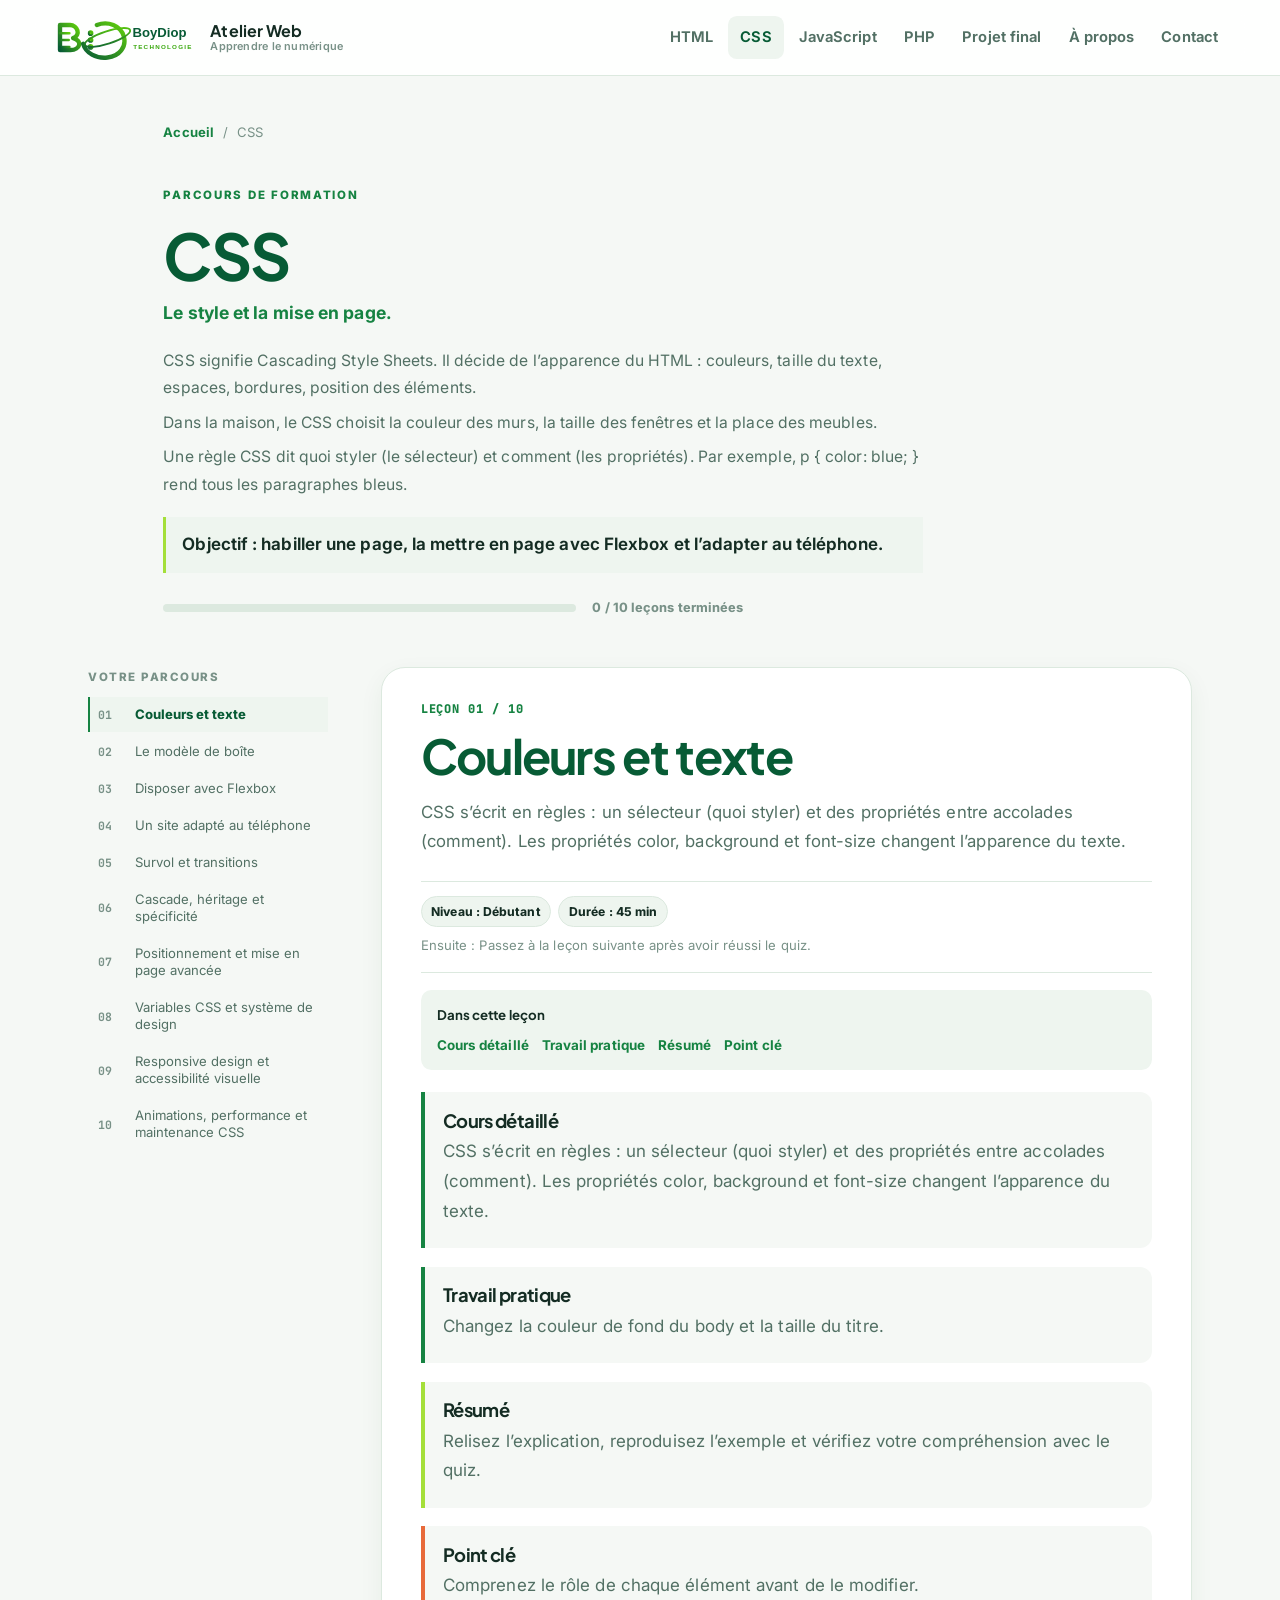
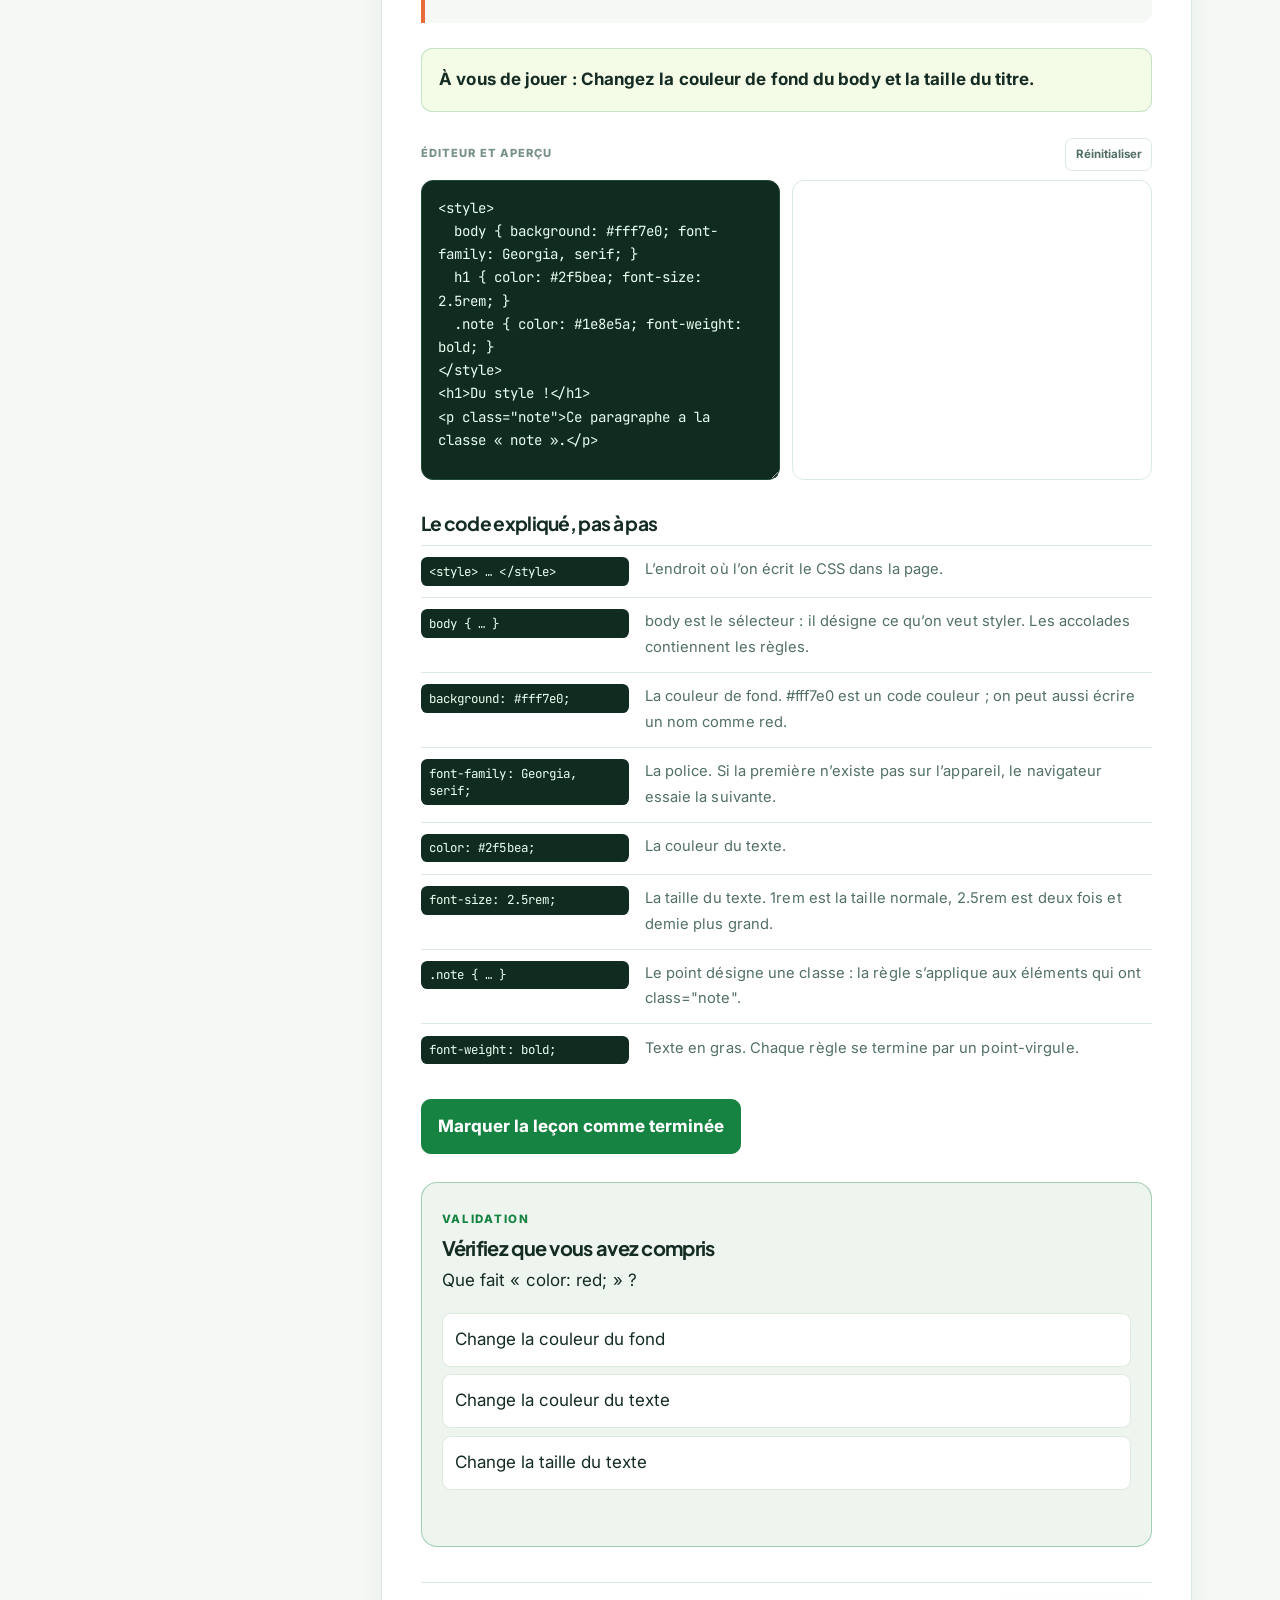
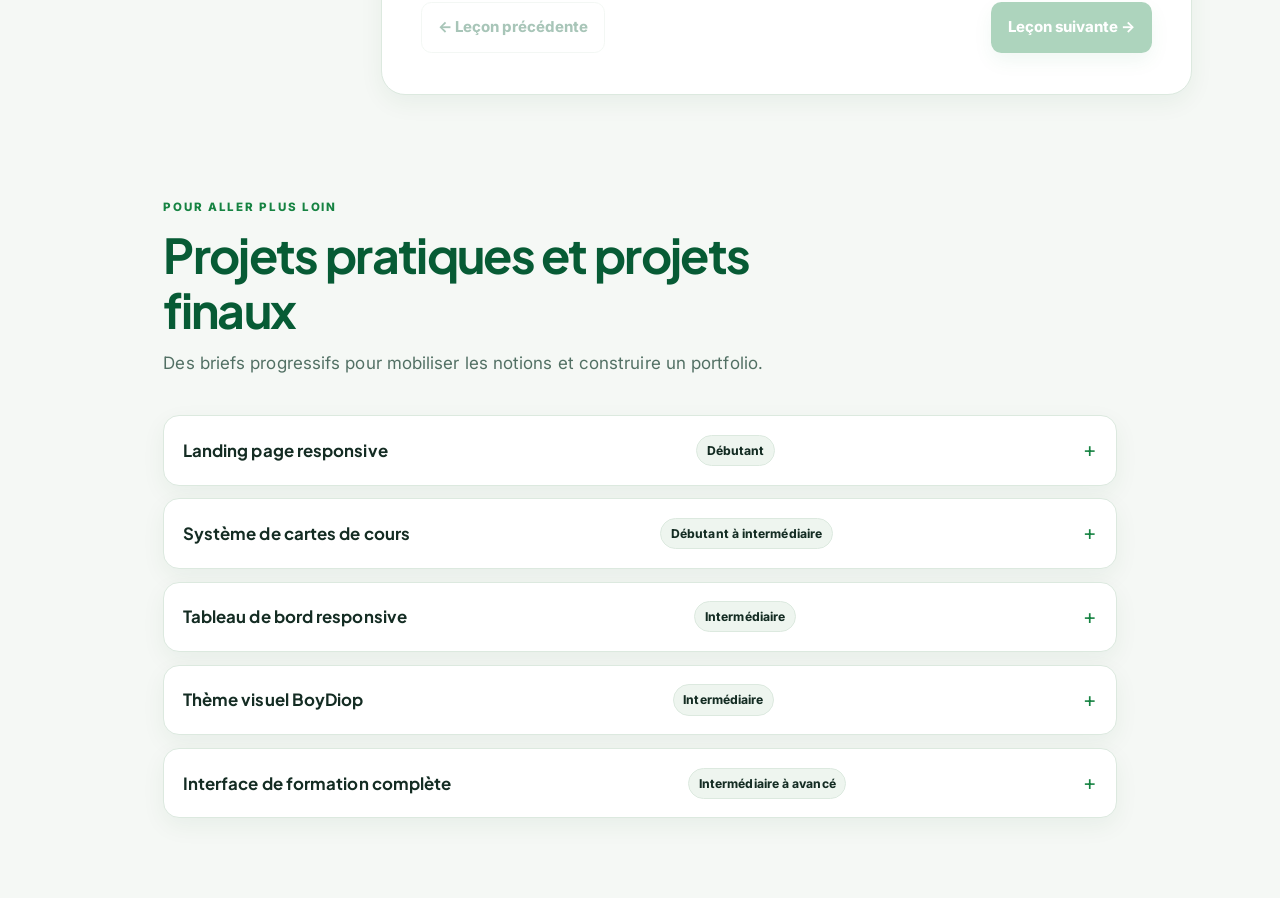
==== css.html @ 123b6f5f "Refonte premium de la plateforme Atelier Web" ====
<!DOCTYPE html>
<html lang="fr">
<head>
<meta charset="utf-8">
<meta name="viewport" content="width=device-width, initial-scale=1, viewport-fit=cover">
<link rel="stylesheet" href="https://fonts.googleapis.com/css2?family=Inter:wght@400;500;600;700;800&family=JetBrains+Mono:wght@400;600;700&family=Plus+Jakarta+Sans:wght@600;700;800&display=swap">
<title>CSS | Atelier Web</title>
<link rel="stylesheet" href="style.css">
</head>
<body>
<div id="app"></div>
<script>window.PAGE="css";</script>
<script src="data.js"></script>
<script src="extended-data.js"></script>
<script src="app.js"></script>
</body>
</html>
---- style.css ----
:root {
  --ink: #142c23;
  --ink-soft: #527064;
  --ink-faint: #789187;
  --bg: #f5f8f5;
  --paper: #ffffff;
  --paper-muted: #eef5ef;
  --line: #dce9df;
  --green: #168342;
  --green-dark: #075b35;
  --lime: #a4df39;
  --orange: #e86a3a;
  --blue: #3478e5;
  --purple: #7567bd;
  --code: #102b20;
  --code-ink: #eafff0;
  --shadow-sm: 0 8px 24px rgba(15, 78, 42, .06);
  --shadow-md: 0 18px 50px rgba(15, 78, 42, .10);
  --radius-sm: .65rem;
  --radius-md: 1rem;
  --radius-lg: 1.5rem;
  --max: 1180px;
  --reading: 820px;
  box-sizing: border-box;
}

@media (prefers-color-scheme: dark) {
  :root:not([data-theme="light"]) { --ink: #e7f5ea; --ink-soft: #a9c7af; --ink-faint: #84a28d; --bg: #0e1c15; --paper: #15291f; --paper-muted: #1b3427; --line: #2d4938; --green: #70d52d; --green-dark: #baf27c; --lime: #d7f88b; --code: #09150f; --code-ink: #effff3; --shadow-sm: 0 8px 24px rgba(0,0,0,.18); --shadow-md: 0 18px 50px rgba(0,0,0,.22); }
}

* { box-sizing: border-box; }
html { scroll-behavior: smooth; scroll-padding-top: 90px; }
body { margin: 0; background: var(--bg); color: var(--ink); font: 400 17px/1.75 "Inter", "Source Sans 3", system-ui, sans-serif; letter-spacing: .005em; }
button, a, textarea { font: inherit; }
a { color: inherit; }
button, a { -webkit-tap-highlight-color: transparent; }
:focus-visible { outline: 3px solid var(--lime); outline-offset: 3px; }
h1, h2, h3, h4, strong, .brand-text { font-family: "Plus Jakarta Sans", "Manrope", "Inter", system-ui, sans-serif; }
h1, h2, h3, h4, p { margin-top: 0; }
h1, h2, h3, h4 { line-height: 1.15; letter-spacing: -.035em; }
p { max-width: var(--reading); }

.site { min-height: 100vh; }
.topbar { min-height: 76px; display: flex; align-items: center; gap: 1.25rem; padding: .7rem max(1rem, calc((100vw - var(--max)) / 2)); background: rgba(255,255,255,.90); border-bottom: 1px solid var(--line); position: sticky; top: 0; z-index: 20; backdrop-filter: blur(16px); }
.brand { display: flex; align-items: center; gap: .65rem; color: var(--ink); text-decoration: none; margin-right: auto; }
.brand-logo { width: 150px; height: auto; display: block; }
.brand-text { display: flex; flex-direction: column; gap: .12rem; line-height: 1; }
.brand-text strong { font-size: 1rem; }
.brand-text small { color: var(--ink-faint); font: 600 .68rem/1 "Inter", system-ui, sans-serif; letter-spacing: .02em; }
.top-links { display: flex; align-items: center; gap: .2rem; }
.top-links a { color: var(--ink-soft); text-decoration: none; padding: .55rem .75rem; border-radius: .55rem; font-size: .92rem; font-weight: 650; white-space: nowrap; }
.top-links a:hover, .top-links a[aria-current="page"] { background: var(--paper-muted); color: var(--green-dark); }
.top-links .nav-cta { background: var(--green); color: #fff; margin-left: .45rem; padding-inline: 1rem; }
.top-links .nav-cta:hover { background: var(--green-dark); color: #fff; }
.menu-toggle { display: none; border: 1px solid var(--line); background: var(--paper); color: var(--ink); border-radius: .55rem; padding: .45rem .65rem; font-weight: 700; cursor: pointer; }

.eyebrow { display: inline-block; color: var(--green); font-size: .72rem; font-weight: 800; letter-spacing: .15em; line-height: 1.2; }
.button { display: inline-flex; align-items: center; justify-content: center; gap: .45rem; min-height: 48px; padding: .7rem 1rem; border-radius: .65rem; border: 1px solid transparent; text-decoration: none; font-weight: 750; font-size: .94rem; cursor: pointer; transition: transform .2s ease, background .2s ease, border-color .2s ease; }
.button:hover { transform: translateY(-2px); }
.button-primary { background: var(--green); color: #fff; box-shadow: 0 8px 20px rgba(22,131,66,.18); }
.button-primary:hover { background: var(--green-dark); }
.button-secondary { background: var(--paper); color: var(--green-dark); border-color: var(--line); }
.button-secondary:hover { border-color: var(--green); }
.button-light { background: #fff; color: var(--green-dark); }
.text-link { color: var(--green); font-size: .9rem; font-weight: 800; text-decoration: none; }
.text-link:hover { color: var(--green-dark); text-decoration: underline; text-underline-offset: 4px; }

/* Accueil */
.home-page { background: var(--bg); }
.home-page .topbar { border-bottom-color: transparent; }
.hero { max-width: var(--max); min-height: 570px; margin: 0 auto; padding: 5.8rem max(1rem, 3vw) 4rem; display: grid; grid-template-columns: 1.05fr .95fr; align-items: center; gap: 3rem; }
.hero-copy { position: relative; z-index: 1; }
.hero-eyebrow { margin-bottom: 1.25rem; }
.hero h1 { max-width: 720px; margin-bottom: 1.4rem; font-size: clamp(2.8rem, 6vw, 5.45rem); font-weight: 800; color: var(--green-dark); }
.hero h1 em { color: var(--green); font-style: normal; }
.hero-lead { max-width: 600px; margin-bottom: 1.8rem; color: var(--ink-soft); font-size: clamp(1.05rem, 2vw, 1.2rem); line-height: 1.75; }
.hero-actions { display: flex; flex-wrap: wrap; gap: .75rem; }
.hero-trust { display: flex; align-items: center; gap: .55rem; margin-top: 1.35rem; color: var(--ink-faint); font-size: .82rem; }
.trust-dot { width: .55rem; height: .55rem; background: var(--lime); border-radius: 50%; box-shadow: 0 0 0 5px rgba(164,223,57,.18); }
.hero-visual { min-height: 390px; position: relative; display: grid; place-items: center; }
.hero-visual::before { content: ""; position: absolute; inset: 12% 8%; background: radial-gradient(circle at 50% 45%, rgba(164,223,57,.45), transparent 63%); filter: blur(18px); }
.hero-orbit { position: relative; width: min(32vw, 350px); aspect-ratio: 1; border: 1px solid rgba(22,131,66,.25); border-radius: 50%; transform: rotate(-18deg); }
.hero-orbit::before, .hero-orbit::after { content: ""; position: absolute; inset: 12%; border: 1px solid rgba(22,131,66,.2); border-radius: 50%; transform: rotate(57deg); }
.hero-orbit::after { inset: 27%; transform: rotate(-45deg); border-color: rgba(22,131,66,.35); }
.orbit-core { position: absolute; inset: 31%; display: grid; place-items: center; border-radius: 50%; background: linear-gradient(140deg, var(--green-dark), var(--green)); color: #fff; font: 800 clamp(2rem, 5vw, 3.4rem)/1 "Plus Jakarta Sans", sans-serif; box-shadow: 0 20px 45px rgba(7,91,53,.25); transform: rotate(18deg); }
.orbit-dot { position: absolute; width: 18px; height: 18px; background: var(--lime); border: 4px solid var(--bg); border-radius: 50%; box-shadow: 0 0 0 1px var(--green); }
.dot-one { top: 8%; right: 21%; }.dot-two { bottom: 13%; left: 15%; }
.float-card { position: absolute; display: flex; flex-direction: column; gap: .2rem; padding: .95rem 1rem; background: var(--paper); border: 1px solid var(--line); border-radius: .9rem; box-shadow: var(--shadow-md); }
.float-card strong { font-size: 1.05rem; }.float-card small { color: var(--ink-faint); font-size: .76rem; }.float-label { color: var(--green); font-size: .62rem; font-weight: 800; letter-spacing: .12em; }
.float-code { left: 0; top: 17%; transform: rotate(-5deg); }.float-progress { right: 0; bottom: 15%; transform: rotate(4deg); }
.hero-stats { max-width: var(--max); margin: 0 auto; padding: 0 max(1rem, 3vw) 3rem; display: flex; gap: 3rem; }
.hero-stat { display: flex; align-items: baseline; gap: .55rem; }.hero-stat strong { font-size: 1.8rem; color: var(--green-dark); }.hero-stat span { color: var(--ink-faint); font-size: .85rem; font-weight: 700; }
.home-section { max-width: var(--max); margin: 0 auto; padding: 5.5rem max(1rem, 3vw); }
.section-heading { max-width: 690px; margin-bottom: 2.3rem; }.section-heading .eyebrow { margin-bottom: .75rem; }.section-heading h2 { margin-bottom: .7rem; font-size: clamp(2rem, 4vw, 3rem); color: var(--green-dark); }.section-heading p { margin-bottom: 0; color: var(--ink-soft); }
.formation-grid { display: grid; grid-template-columns: repeat(5, 1fr); gap: .8rem; }
.formation-card { min-height: 280px; display: flex; flex-direction: column; padding: 1.35rem; background: var(--paper); border: 1px solid var(--line); border-top: 4px solid var(--card-accent); border-radius: var(--radius-md); box-shadow: var(--shadow-sm); }
.formation-card:hover { box-shadow: var(--shadow-md); transform: translateY(-4px); transition: transform .2s ease, box-shadow .2s ease; }.formation-card-head { display: flex; justify-content: space-between; align-items: center; margin-bottom: 1.2rem; }.domain-icon { width: 42px; height: 42px; display: grid; place-items: center; border-radius: .75rem; background: var(--paper-muted); color: var(--card-accent); font: 800 1rem/1 "JetBrains Mono", ui-monospace, monospace; }.card-index { color: var(--ink-faint); font: 700 .75rem/1 "JetBrains Mono", monospace; }.formation-card h3 { margin-bottom: .4rem; font-size: 1.25rem; }.formation-card p { min-height: 58px; margin-bottom: 1rem; color: var(--ink-soft); font-size: .9rem; line-height: 1.55; }.formation-meta { display: flex; justify-content: space-between; gap: .35rem; color: var(--ink-faint); font-size: .75rem; font-weight: 700; }.mini-progress { height: 5px; margin: 1rem 0 .8rem; overflow: hidden; background: var(--paper-muted); border-radius: 99px; }.mini-progress i { display: block; height: 100%; background: var(--card-accent); border-radius: inherit; }.formation-card-foot { display: flex; justify-content: space-between; align-items: center; gap: .5rem; margin-top: auto; color: var(--ink-faint); font-size: .72rem; }
.why-section { max-width: none; background: var(--paper-muted); }.why-section > * { max-width: var(--max); margin-left: auto; margin-right: auto; }.benefit-grid { display: grid; grid-template-columns: repeat(3, 1fr); gap: 2.5rem; }.benefit { padding-top: 1.2rem; border-top: 1px solid var(--line); }.benefit-number { display: block; margin-bottom: 1.3rem; color: var(--green); font: 800 .8rem/1 "JetBrains Mono", monospace; }.benefit h3 { margin-bottom: .5rem; font-size: 1.3rem; }.benefit p { margin-bottom: 0; color: var(--ink-soft); font-size: .95rem; }
.project-preview-grid { display: grid; grid-template-columns: repeat(3, 1fr); gap: 1rem; }.project-preview { padding: 1.4rem; background: var(--paper); border: 1px solid var(--line); border-radius: var(--radius-md); box-shadow: var(--shadow-sm); }.project-kicker { color: var(--green); font-size: .72rem; font-weight: 800; letter-spacing: .1em; text-transform: uppercase; }.project-preview h3 { margin: .75rem 0 .5rem; font-size: 1.3rem; }.project-preview p { min-height: 76px; color: var(--ink-soft); font-size: .92rem; }
.about-section { background: var(--paper); max-width: none; }.about-section > * { max-width: var(--max); margin-left: auto; margin-right: auto; }.about-grid { display: grid; grid-template-columns: 1.3fr .7fr; gap: 3rem; align-items: start; }.about-copy p { color: var(--ink-soft); font-size: 1.05rem; }.about-note { padding: 1.4rem; border: 1px solid var(--line); border-top: 3px solid var(--lime); border-radius: var(--radius-md); background: var(--bg); }.about-note .eyebrow { margin-bottom: .7rem; }.about-note strong { display: block; margin-bottom: .55rem; font-size: 1.2rem; color: var(--green-dark); }.about-note p { margin: 0; color: var(--ink-soft); font-size: .9rem; }
.contact-section { padding-bottom: 5rem; }.contact-grid { display: grid; grid-template-columns: repeat(2, minmax(0, 1fr)); gap: 1rem; max-width: 780px; }.contact-card { display: grid; grid-template-columns: auto 1fr; column-gap: .85rem; align-items: center; padding: 1.25rem; border: 1px solid var(--line); border-radius: var(--radius-md); background: var(--paper); box-shadow: var(--shadow-sm); text-decoration: none; transition: transform .2s ease, border-color .2s ease, box-shadow .2s ease; }.contact-card:hover { transform: translateY(-3px); border-color: var(--green); box-shadow: var(--shadow-md); }.contact-icon { grid-row: span 3; width: 42px; height: 42px; display: grid; place-items: center; border-radius: .75rem; background: var(--paper-muted); color: var(--green); font-size: 1.25rem; }.contact-label { color: var(--ink-faint); font-size: .72rem; font-weight: 800; letter-spacing: .1em; text-transform: uppercase; }.contact-card strong { color: var(--green-dark); font-size: .95rem; overflow-wrap: anywhere; }.contact-card small { color: var(--ink-faint); font-size: .75rem; }
.final-cta { max-width: var(--max); margin: 3rem auto 0; padding: 5rem max(1rem, 5vw); background: var(--green-dark); border-radius: var(--radius-lg) var(--radius-lg) 0 0; color: #fff; text-align: center; }.final-cta .eyebrow { color: var(--lime); }.final-cta h2 { max-width: 700px; margin: 1rem auto .8rem; font-size: clamp(2rem, 4vw, 3.3rem); }.final-cta p { margin: 0 auto 1.6rem; color: rgba(255,255,255,.75); }.site-footer { max-width: var(--max); margin: 0 auto; padding: 2rem max(1rem, 5vw) 2.3rem; color: var(--ink-faint); font-size: .82rem; }.footer-inner { display: grid; grid-template-columns: 1.5fr 1fr 1fr; gap: 2rem; padding-bottom: 1.6rem; }.footer-brand { display: flex; flex-direction: column; gap: .35rem; }.site-footer strong { color: var(--green-dark); font-size: 1rem; }.footer-brand span { max-width: 300px; }.footer-links, .footer-contact { display: flex; flex-direction: column; gap: .4rem; }.footer-links a, .footer-contact a { color: var(--ink-soft); text-decoration: none; }.footer-links a:hover, .footer-contact a:hover { color: var(--green); text-decoration: underline; text-underline-offset: 3px; }.footer-copy { display: block; padding-top: 1rem; border-top: 1px solid var(--line); }

/* Environnement de cours */
.course-page { background: var(--bg); }.course-header { max-width: 1030px; margin: 0 auto; padding: 2.8rem max(1rem, 3vw) 2rem; }.breadcrumb { display: flex; gap: .55rem; margin-bottom: 2.2rem; color: var(--ink-faint); font-size: .82rem; }.breadcrumb a { color: var(--green); font-weight: 700; text-decoration: none; }.course-header h1 { margin: .65rem 0 .35rem; font-size: clamp(2.4rem, 5vw, 4.2rem); color: var(--green-dark); }.course-tagline { margin-bottom: 1.1rem; color: var(--green); font-size: 1.1rem; font-weight: 700; }.course-intro { max-width: 760px; margin-bottom: .45rem; color: var(--ink-soft); font-size: .98rem; }.course-goal { max-width: 760px; margin-top: 1.2rem; padding: .8rem 1rem; border-left: 3px solid var(--lime); background: var(--paper-muted); color: var(--ink); font-weight: 650; }.course-progress { display: flex; align-items: center; gap: 1rem; max-width: 580px; margin-top: 1.5rem; }.progress-line { flex: 1; height: 8px; overflow: hidden; background: var(--line); border-radius: 99px; }.progress-line i { display: block; width: 0; height: 100%; background: var(--green); border-radius: inherit; transition: width .3s ease; }.progress-label { color: var(--ink-faint); font-size: .8rem; font-weight: 750; white-space: nowrap; }
.lesson-layout { max-width: 1180px; margin: 0 auto; padding: 1rem max(1rem, 3vw) 5rem; display: grid; grid-template-columns: 240px minmax(0, var(--reading)); gap: 3.3rem; align-items: start; }.lesson-sidebar { position: sticky; top: 100px; }.sidebar-label { margin: 0 0 .6rem; color: var(--ink-faint); font-size: .72rem; font-weight: 800; letter-spacing: .13em; text-transform: uppercase; }.lesson-nav { display: grid; gap: .15rem; }.lesson-nav button { display: grid; grid-template-columns: 28px 1fr; gap: .55rem; align-items: center; width: 100%; padding: .55rem .5rem; border: 0; border-left: 2px solid transparent; background: transparent; color: var(--ink-soft); text-align: left; font-size: .82rem; line-height: 1.3; cursor: pointer; }.lesson-nav button:hover { background: var(--paper-muted); color: var(--ink); }.lesson-nav button[aria-current="true"] { border-left-color: var(--green); background: var(--paper-muted); color: var(--green-dark); font-weight: 750; }.lesson-number { color: var(--ink-faint); font: 700 .72rem/1 "JetBrains Mono", monospace; }.lesson-nav .is-done .lesson-number { color: var(--green); }.lesson-nav .is-done .lesson-number::before { content: "✓"; margin-right: .15rem; }
.lesson-content { min-width: 0; padding: 2.2rem clamp(1rem, 3vw, 2.5rem) 2.6rem; background: var(--paper); border: 1px solid var(--line); border-radius: var(--radius-lg); box-shadow: var(--shadow-sm); }.lesson-kicker { display: block; margin-bottom: .8rem; color: var(--green); font: 800 .75rem/1 "JetBrains Mono", monospace; letter-spacing: .08em; }.lesson-content h2 { margin-bottom: .9rem; font-size: clamp(2rem, 4vw, 3rem); color: var(--green-dark); }.lesson-intro { max-width: var(--reading); margin-bottom: 1.5rem; color: var(--ink-soft); font-size: 1.05rem; }.lesson-meta { display: flex; flex-wrap: wrap; align-items: center; gap: .45rem; padding: .9rem 0; border-top: 1px solid var(--line); border-bottom: 1px solid var(--line); }.meta-pill, .project-level { display: inline-flex; padding: .25rem .6rem; background: var(--paper-muted); border: 1px solid var(--line); border-radius: 999px; color: var(--ink); font-size: .76rem; font-weight: 750; }.meta-next { flex-basis: 100%; color: var(--ink-faint); font-size: .82rem; }.lesson-toc { display: flex; flex-wrap: wrap; gap: .45rem .8rem; margin: 1.1rem 0 1.4rem; padding: .8rem 1rem; background: var(--paper-muted); border-radius: .65rem; }.lesson-toc strong { flex-basis: 100%; font-size: .83rem; }.lesson-toc a { color: var(--green); font-size: .84rem; font-weight: 700; text-decoration: none; }.lesson-toc a:hover { text-decoration: underline; text-underline-offset: 3px; }
.lesson-section { margin: 1.15rem 0; padding: 1.1rem 1.15rem; border-left: 4px solid var(--green); background: var(--bg); border-radius: 0 .75rem .75rem 0; scroll-margin-top: 95px; }.lesson-section h3 { margin-bottom: .4rem; font-size: 1.15rem; }.lesson-section p { margin: .25rem 0; color: var(--ink-soft); }.lesson-section.definition { border-left-color: #e8a83a; }.lesson-section.example { border-left-color: var(--blue); }.lesson-section.application { border-left-color: var(--purple); }.lesson-section.practice { border-left-color: var(--green); }.lesson-section.summary { border-left-color: var(--lime); }.lesson-section.key { border-left-color: var(--orange); }.exercise-prompt { margin: 1.6rem 0; padding: 1rem 1.1rem; border: 1px solid rgba(22,131,66,.2); background: rgba(164,223,57,.12); border-radius: .7rem; font-weight: 700; }
.content-label { display: flex; align-items: center; justify-content: space-between; gap: .75rem; margin: 1.5rem 0 .55rem; color: var(--ink-faint); font-size: .7rem; font-weight: 800; letter-spacing: .1em; }.reset-button { border: 1px solid var(--line); border-radius: .45rem; background: var(--paper); color: var(--ink-soft); padding: .35rem .6rem; font-size: .72rem; font-weight: 700; cursor: pointer; }.code-split { display: grid; grid-template-columns: 1fr 1fr; gap: .75rem; }.code-editor, .code-block { min-height: 300px; width: 100%; margin: 0; padding: 1rem; border: 1px solid #234c37; border-radius: .75rem; background: var(--code); color: var(--code-ink); font: .88rem/1.65 "JetBrains Mono", ui-monospace, monospace; tab-size: 2; }.code-editor { resize: vertical; }.code-preview { width: 100%; min-height: 300px; border: 1px solid var(--line); border-radius: .75rem; background: #fff; }.expected-output { padding: 1rem; white-space: pre-wrap; border: 1px dashed var(--ink-faint); border-radius: .7rem; background: var(--paper-muted); color: var(--ink); font: .88rem/1.6 "JetBrains Mono", ui-monospace, monospace; }.code-explanation { margin-top: 2rem; }.code-explanation h3 { margin-bottom: .7rem; font-size: 1.2rem; }.explanation-row { display: grid; grid-template-columns: minmax(0, 13rem) 1fr; gap: 1rem; padding: .7rem 0; border-top: 1px solid var(--line); }.explanation-row code { align-self: start; padding: .35rem .5rem; overflow-wrap: anywhere; border-radius: .4rem; background: var(--code); color: var(--code-ink); font: .78rem/1.4 "JetBrains Mono", ui-monospace, monospace; }.explanation-row p { margin: 0; color: var(--ink-soft); font-size: .92rem; }.complete-button { margin: 1.5rem 0 .25rem; border: 1px solid var(--green); border-radius: .6rem; background: var(--green); color: #fff; padding: .7rem 1rem; font-weight: 750; cursor: pointer; }.complete-button:disabled { opacity: .55; cursor: default; }.quiz-box { margin-top: 1.5rem; padding: 1.25rem; border: 1px solid rgba(22,131,66,.35); border-radius: var(--radius-md); background: var(--paper-muted); }.quiz-box .eyebrow { margin-bottom: .6rem; }.quiz-box h3 { margin-bottom: .45rem; font-size: 1.25rem; }.quiz-answer { display: block; width: 100%; margin: .45rem 0; padding: .7rem .8rem; border: 1px solid var(--line); border-radius: .55rem; background: var(--paper); color: var(--ink); text-align: left; cursor: pointer; }.quiz-answer:hover:not(:disabled) { border-color: var(--green); }.quiz-answer.is-correct { border-color: var(--green); background: var(--green); color: #fff; }.quiz-answer.is-wrong { opacity: .55; }.quiz-answer:disabled { cursor: default; }.quiz-status { min-height: 1.5rem; margin: .75rem 0 0; color: var(--green-dark); font-weight: 700; font-size: .9rem; }.lesson-navigation { display: flex; justify-content: space-between; gap: .75rem; margin-top: 2.2rem; padding-top: 1.2rem; border-top: 1px solid var(--line); }.lesson-navigation button:disabled { opacity: .35; cursor: default; transform: none; }
.course-projects { max-width: 1030px; margin: 0 auto; padding: 1rem max(1rem, 3vw) 5rem; }.projects { display: grid; gap: .8rem; }.project-card { overflow: hidden; border: 1px solid var(--line); border-radius: var(--radius-md); background: var(--paper); box-shadow: var(--shadow-sm); }.project-card summary { display: flex; justify-content: space-between; align-items: center; gap: 1rem; padding: 1rem 1.15rem; cursor: pointer; list-style: none; }.project-card summary::-webkit-details-marker { display: none; }.project-card summary strong { font-size: 1.05rem; }.project-card summary::after { content: "+"; color: var(--green); font-size: 1.3rem; }.project-card[open] summary { background: var(--paper-muted); border-bottom: 1px solid var(--line); }.project-card[open] summary::after { content: "−"; }.project-block { padding: 0 1.15rem; }.project-block h4 { margin: 1rem 0 .25rem; font-size: .95rem; letter-spacing: 0; }.project-block p, .project-block ul { margin: .15rem 0 .8rem; color: var(--ink-soft); font-size: .9rem; }.project-block ul { padding-left: 1.2rem; }.project-block:last-child { padding-bottom: 1.1rem; }

@media (max-width: 980px) { .formation-grid { grid-template-columns: repeat(3, 1fr); }.hero { grid-template-columns: 1fr .8fr; }.lesson-layout { grid-template-columns: 205px minmax(0, 1fr); gap: 1.5rem; } }
@media (max-width: 720px) { body { font-size: 16px; }.topbar { min-height: 68px; padding: .65rem 1rem; }.brand-logo { width: 125px; }.brand-text { display: none; }.menu-toggle { display: block; }.top-links { display: none; position: absolute; left: 1rem; right: 1rem; top: calc(100% + .5rem); flex-direction: column; align-items: stretch; padding: .6rem; border: 1px solid var(--line); border-radius: .8rem; background: var(--paper); box-shadow: var(--shadow-md); }.top-links.is-open { display: flex; }.top-links a { padding: .7rem .8rem; }.top-links .nav-cta { margin: .3rem 0 0; text-align: center; }.hero { display: block; min-height: auto; padding-top: 4rem; }.hero h1 { font-size: clamp(2.6rem, 12vw, 4rem); }.hero-visual { min-height: 300px; margin-top: 2rem; overflow: hidden; }.hero-orbit { width: 210px; }.float-code { left: 2%; }.float-progress { right: 2%; }.hero-stats { flex-wrap: wrap; gap: 1rem 1.4rem; padding-bottom: 1.5rem; }.hero-stat strong { font-size: 1.4rem; }.home-section { padding-top: 4rem; padding-bottom: 4rem; }.section-heading h2 { font-size: 2rem; }.formation-grid, .benefit-grid, .project-preview-grid { grid-template-columns: 1fr; }.formation-card p { min-height: auto; }.course-header { padding-top: 2rem; }.course-header h1 { font-size: 2.6rem; }.lesson-layout { display: block; padding-top: 0; }.lesson-sidebar { position: static; margin-bottom: 1rem; }.lesson-nav { display: flex; overflow-x: auto; gap: .3rem; padding-bottom: .4rem; }.lesson-nav button { min-width: 190px; border: 1px solid var(--line); border-left: 3px solid transparent; border-radius: .5rem; }.lesson-nav button[aria-current="true"] { border-left-color: var(--green); }.lesson-content { padding: 1.35rem 1rem 1.7rem; border-radius: 1rem; }.code-split { grid-template-columns: 1fr; }.explanation-row { grid-template-columns: 1fr; gap: .4rem; }.lesson-navigation { flex-direction: column-reverse; }.lesson-navigation .button { width: 100%; }.course-projects { padding-top: 0; }.project-card summary { align-items: flex-start; flex-direction: column; gap: .3rem; }.site-footer { flex-direction: column; } }
@media (prefers-reduced-motion: reduce) { *, *::before, *::after { scroll-behavior: auto !important; transition-duration: .01ms !important; animation-duration: .01ms !important; animation-iteration-count: 1 !important; } }
@media (max-width: 720px) { .formation-grid, .benefit-grid, .project-preview-grid, .contact-grid { grid-template-columns: 1fr; } .about-grid { grid-template-columns: 1fr; gap: 1.25rem; } .footer-inner { grid-template-columns: 1fr; gap: 1.25rem; } }
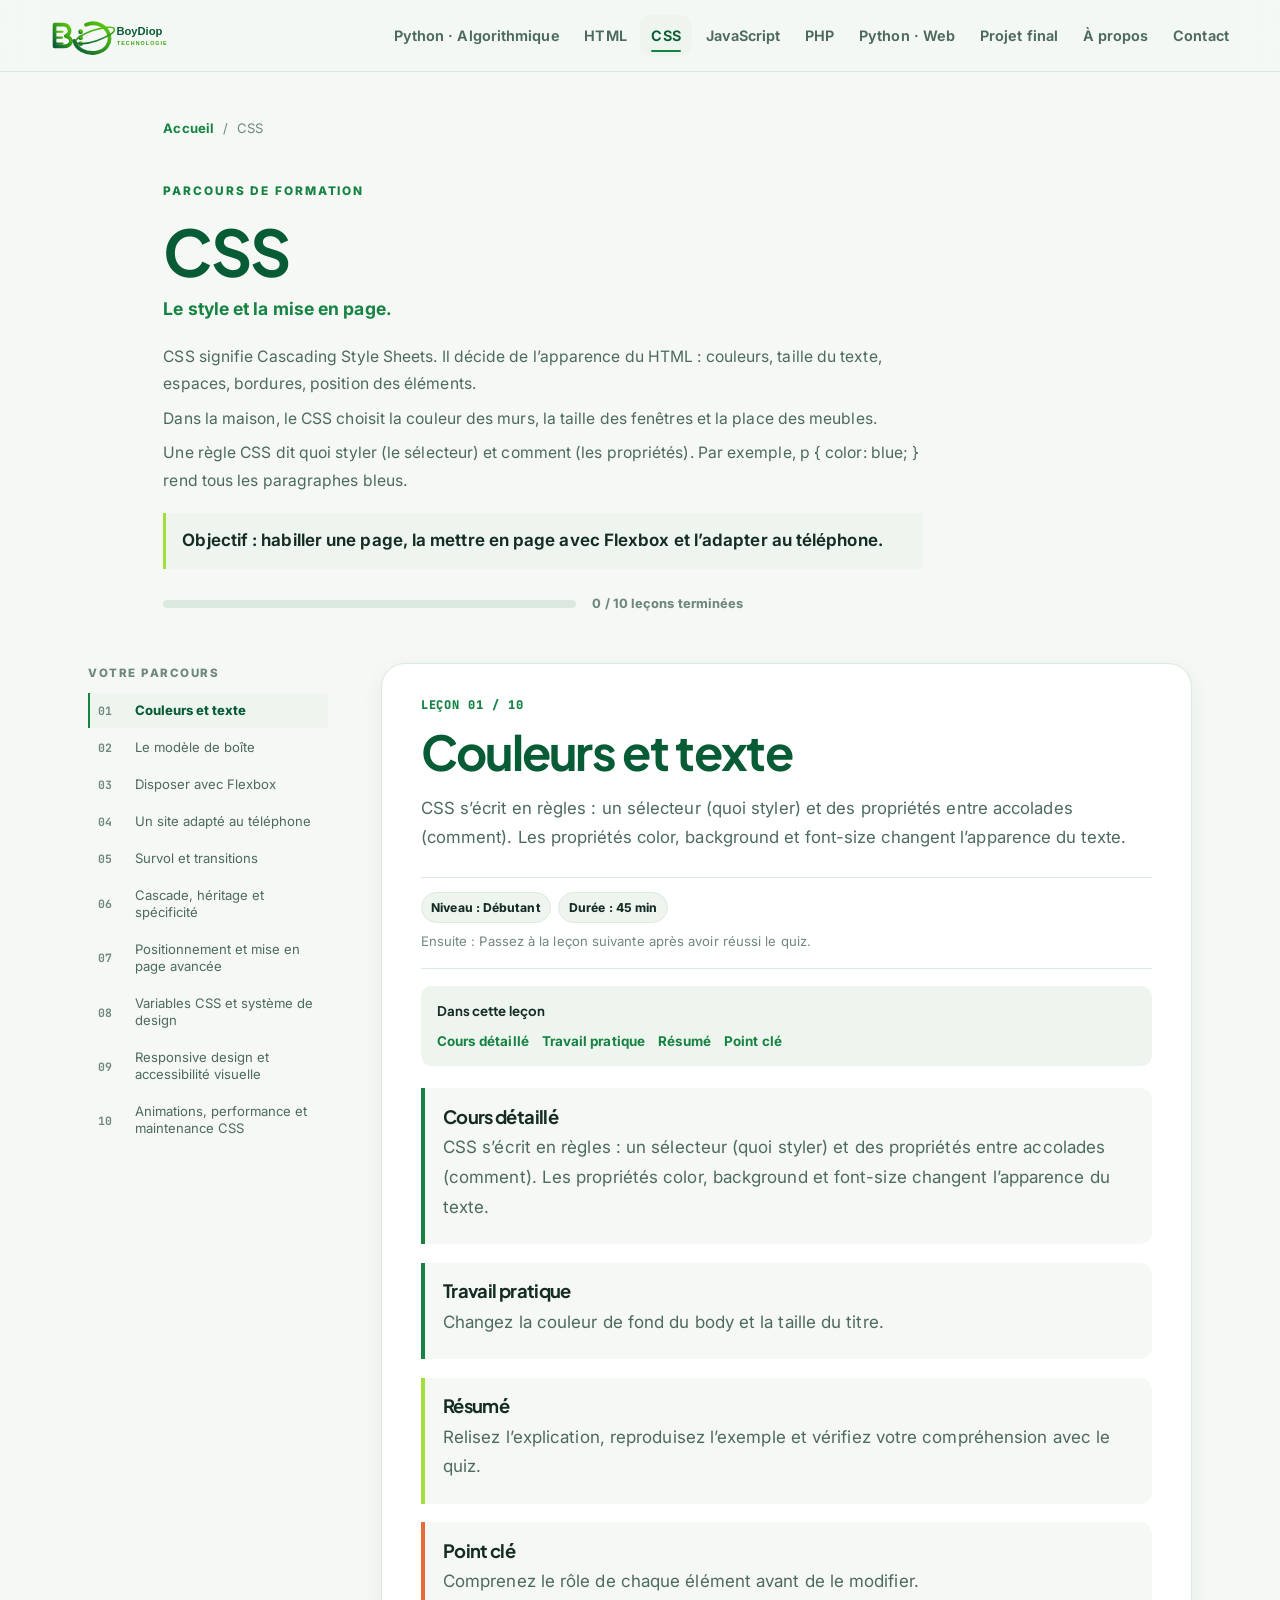
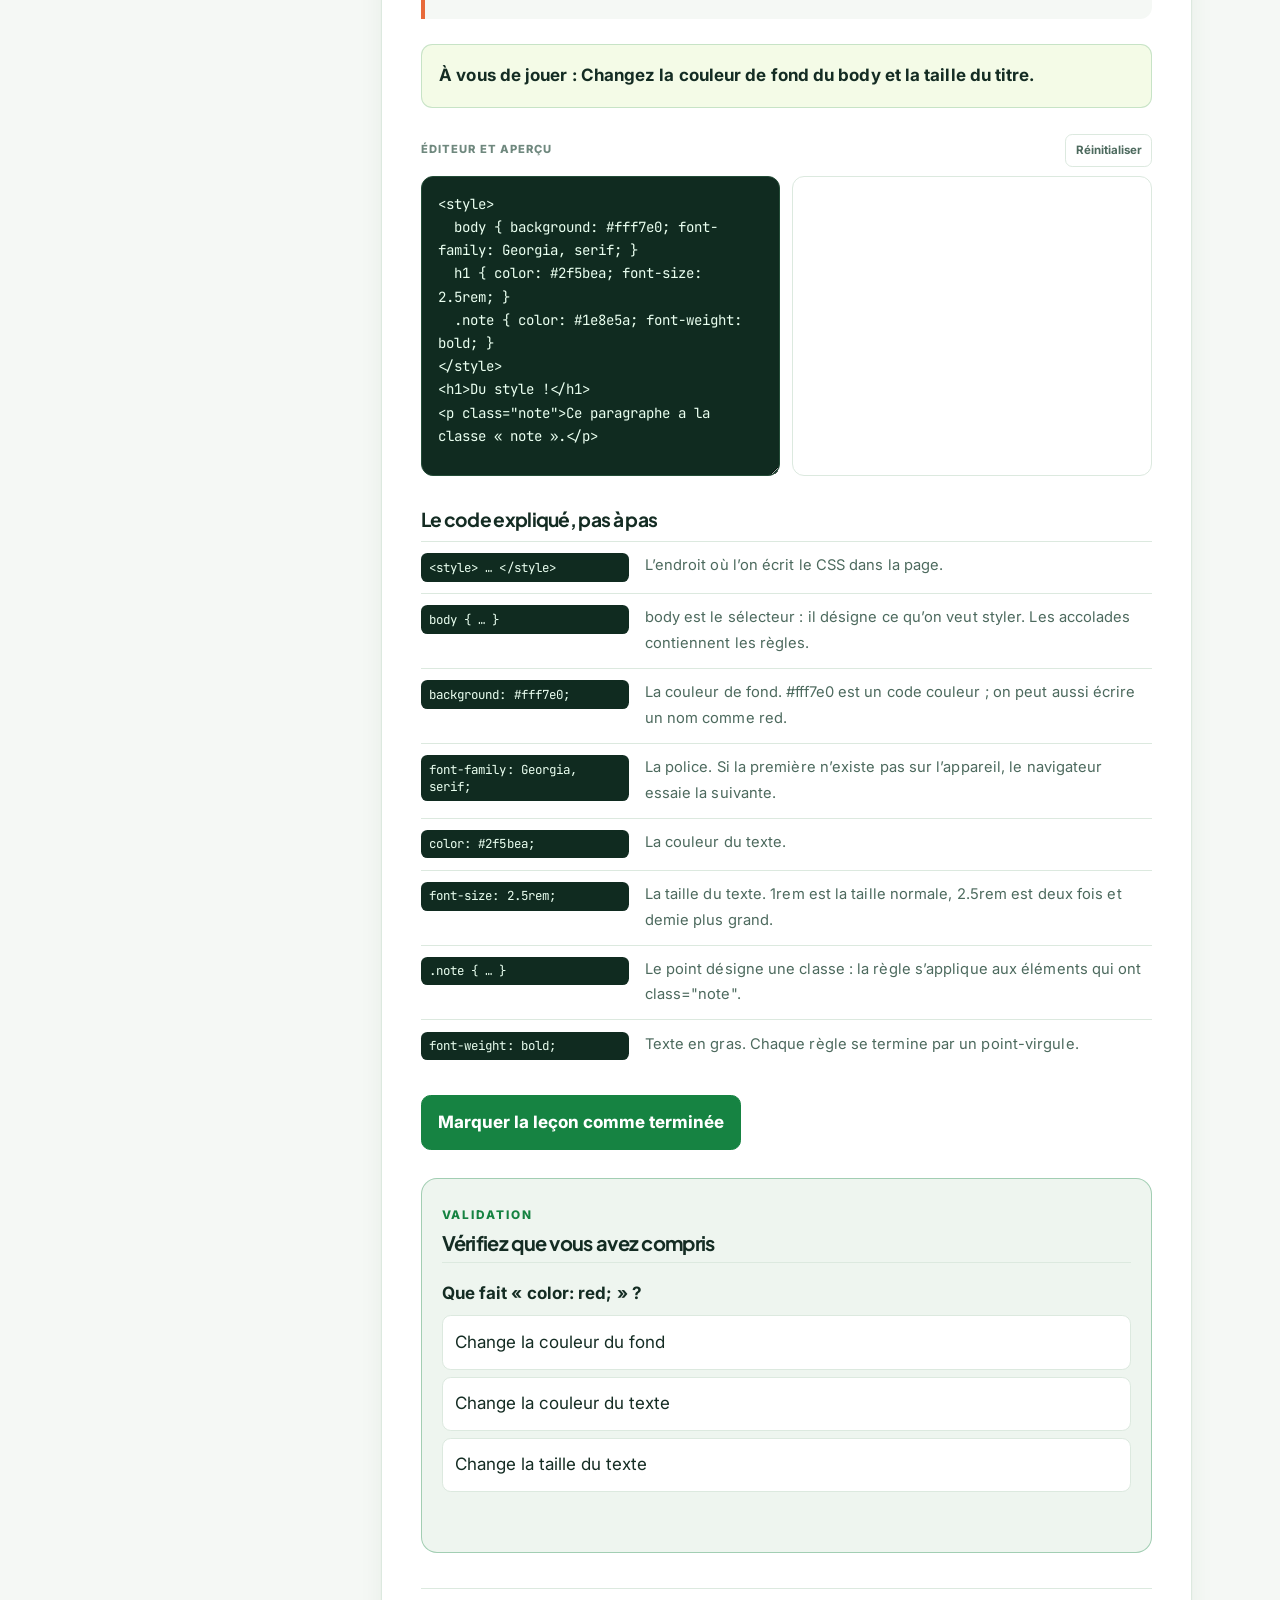
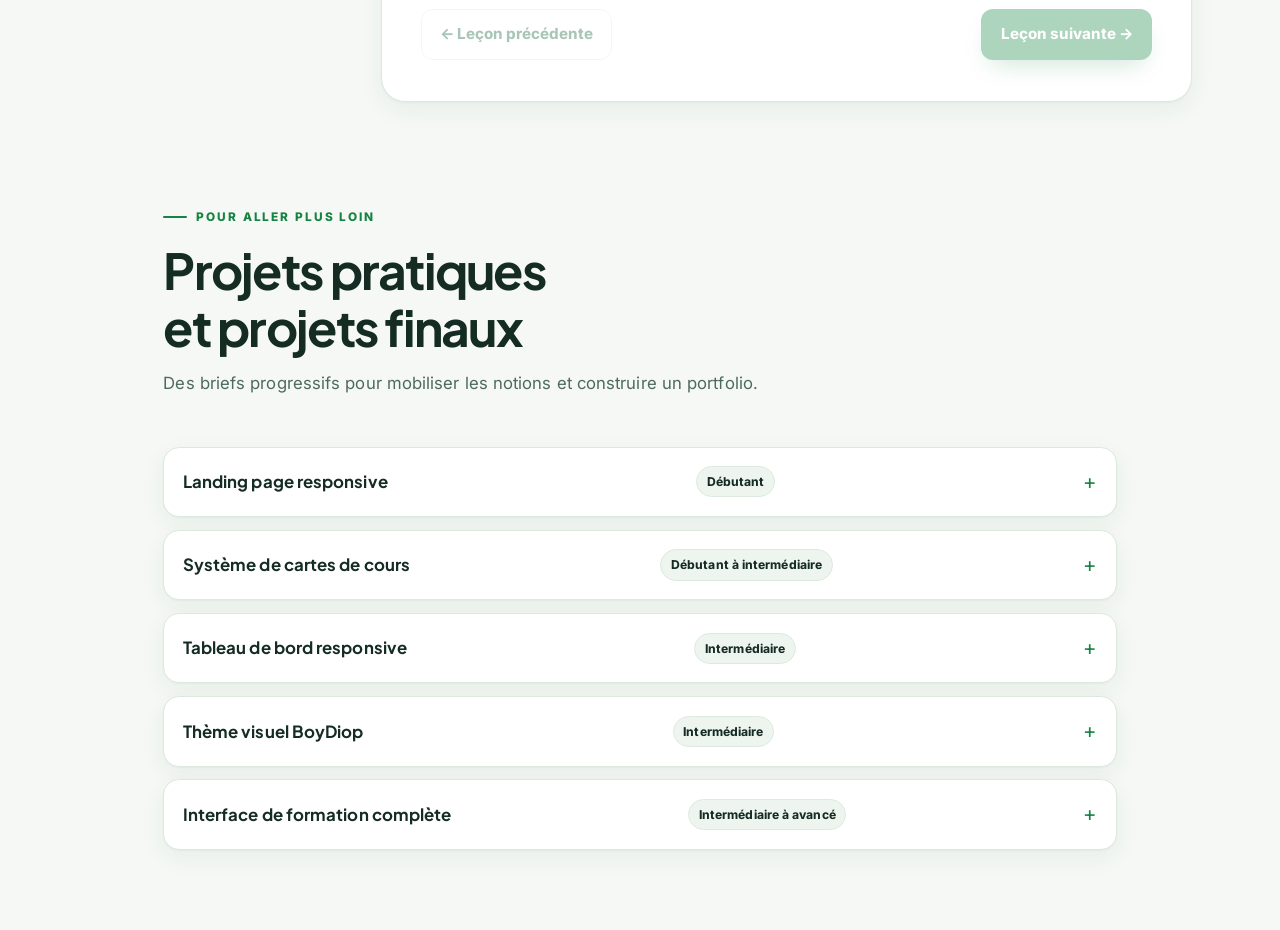
==== commit b643601e: "Ajoute les parcours Python et documente le projet" ====
--- a/css.html
+++ b/css.html
@@ -12,6 +12,7 @@
 <script>window.PAGE="css";</script>
 <script src="data.js"></script>
 <script src="extended-data.js"></script>
+  <script src="python-data.js"></script>
 <script src="app.js"></script>
 </body>
 </html>
--- a/style.css
+++ b/style.css
@@ -1,7 +1,7 @@
 :root {
   --ink: #142c23;
-  --ink-soft: #527064;
-  --ink-faint: #789187;
+  --ink-soft: #4d6a5e;
+  --ink-faint: #6f887e;
   --bg: #f5f8f5;
   --paper: #ffffff;
   --paper-muted: #eef5ef;
@@ -14,102 +14,468 @@
   --purple: #7567bd;
   --code: #102b20;
   --code-ink: #eafff0;
-  --shadow-sm: 0 8px 24px rgba(15, 78, 42, .06);
-  --shadow-md: 0 18px 50px rgba(15, 78, 42, .10);
+  --on-accent: #ffffff;
+  --topbar-bg: rgba(245, 248, 245, .82);
+  --grid-line: rgba(7, 91, 53, .07);
+  --glow-a: rgba(164, 223, 57, .32);
+  --glow-b: rgba(22, 131, 66, .14);
+  --shadow-sm: 0 1px 2px rgba(15, 78, 42, .04), 0 8px 24px rgba(15, 78, 42, .06);
+  --shadow-md: 0 2px 6px rgba(15, 78, 42, .05), 0 22px 50px rgba(15, 78, 42, .12);
+  --shadow-lg: 0 30px 70px -20px rgba(7, 60, 35, .35);
   --radius-sm: .65rem;
   --radius-md: 1rem;
   --radius-lg: 1.5rem;
-  --max: 1180px;
+  --max: 1200px;
   --reading: 820px;
+  --gutter: max(1rem, 3vw);
+  --topbar-h: 72px;
+  --ease: cubic-bezier(.2, .7, .2, 1);
+  --brand-gradient: linear-gradient(140deg, #053520 0%, #0a6338 55%, #168342 100%);
   box-sizing: border-box;
 }
 
 @media (prefers-color-scheme: dark) {
-  :root:not([data-theme="light"]) { --ink: #e7f5ea; --ink-soft: #a9c7af; --ink-faint: #84a28d; --bg: #0e1c15; --paper: #15291f; --paper-muted: #1b3427; --line: #2d4938; --green: #70d52d; --green-dark: #baf27c; --lime: #d7f88b; --code: #09150f; --code-ink: #effff3; --shadow-sm: 0 8px 24px rgba(0,0,0,.18); --shadow-md: 0 18px 50px rgba(0,0,0,.22); }
+  :root:not([data-theme="light"]) { --ink: #e7f5ea; --ink-soft: #a9c7af; --ink-faint: #8aa893; --bg: #0c1912; --paper: #13261c; --paper-muted: #1a3226; --line: #2a4535; --green: #70d52d; --green-dark: #baf27c; --lime: #d7f88b; --code: #09150f; --code-ink: #effff3; --on-accent: #05210f; --topbar-bg: rgba(12, 25, 18, .8); --grid-line: rgba(186, 242, 124, .05); --glow-a: rgba(112, 213, 45, .16); --glow-b: rgba(164, 223, 57, .08); --shadow-sm: 0 8px 24px rgba(0,0,0,.2); --shadow-md: 0 22px 50px rgba(0,0,0,.32); --shadow-lg: 0 30px 70px -20px rgba(0,0,0,.6); }
+  :root:not([data-theme="light"]) .brand-mark { background: #f5f8f5; }
 }
 
 * { box-sizing: border-box; }
-html { scroll-behavior: smooth; scroll-padding-top: 90px; }
-body { margin: 0; background: var(--bg); color: var(--ink); font: 400 17px/1.75 "Inter", "Source Sans 3", system-ui, sans-serif; letter-spacing: .005em; }
+html { scroll-behavior: smooth; scroll-padding-top: calc(var(--topbar-h) + 1rem); -webkit-text-size-adjust: 100%; }
+body { margin: 0; background: var(--bg); color: var(--ink); font: 400 17px/1.75 "Inter", "Source Sans 3", system-ui, sans-serif; letter-spacing: .005em; -webkit-font-smoothing: antialiased; overflow-x: hidden; }
+img { max-width: 100%; }
 button, a, textarea { font: inherit; }
 a { color: inherit; }
 button, a { -webkit-tap-highlight-color: transparent; }
 :focus-visible { outline: 3px solid var(--lime); outline-offset: 3px; }
+::selection { background: rgba(164, 223, 57, .45); }
 h1, h2, h3, h4, strong, .brand-text { font-family: "Plus Jakarta Sans", "Manrope", "Inter", system-ui, sans-serif; }
 h1, h2, h3, h4, p { margin-top: 0; }
 h1, h2, h3, h4 { line-height: 1.15; letter-spacing: -.035em; }
 p { max-width: var(--reading); }
+.sr-only { position: absolute; width: 1px; height: 1px; padding: 0; margin: -1px; overflow: hidden; clip: rect(0, 0, 0, 0); white-space: nowrap; border: 0; }
+.icon { display: inline-flex; width: 1.15em; height: 1.15em; flex: none; }
+.icon svg { width: 100%; height: 100%; }
 
 .site { min-height: 100vh; }
-.topbar { min-height: 76px; display: flex; align-items: center; gap: 1.25rem; padding: .7rem max(1rem, calc((100vw - var(--max)) / 2)); background: rgba(255,255,255,.90); border-bottom: 1px solid var(--line); position: sticky; top: 0; z-index: 20; backdrop-filter: blur(16px); }
-.brand { display: flex; align-items: center; gap: .65rem; color: var(--ink); text-decoration: none; margin-right: auto; }
-.brand-logo { width: 150px; height: auto; display: block; }
-.brand-text { display: flex; flex-direction: column; gap: .12rem; line-height: 1; }
+
+/* Barre de navigation */
+.topbar { position: sticky; top: 0; z-index: 30; min-height: var(--topbar-h); display: flex; align-items: center; gap: 1rem; padding: .6rem max(1rem, calc((100vw - var(--max)) / 2)); background: var(--topbar-bg); border-bottom: 1px solid transparent; -webkit-backdrop-filter: saturate(1.5) blur(16px); backdrop-filter: saturate(1.5) blur(16px); transition: border-color .25s ease, box-shadow .25s ease; }
+.is-scrolled .topbar, .topbar-course { border-bottom-color: var(--line); }
+.is-scrolled .topbar { box-shadow: 0 10px 30px -18px rgba(10, 50, 30, .35); }
+.skip-link { position: absolute; left: 1rem; top: -120px; z-index: 100; padding: .6rem 1rem; border-radius: .6rem; background: var(--green); color: var(--on-accent); font-weight: 700; text-decoration: none; }
+.skip-link:focus { top: .75rem; }
+.brand { display: flex; align-items: center; gap: .85rem; margin-right: auto; color: var(--ink); text-decoration: none; border-radius: .7rem; }
+.brand-mark { display: block; padding: .2rem .4rem; border-radius: .65rem; }
+.brand-logo { display: block; width: 128px; height: auto; }
+.brand-text { display: flex; flex-direction: column; gap: .15rem; padding-left: .85rem; border-left: 1px solid var(--line); line-height: 1; }
 .brand-text strong { font-size: 1rem; }
 .brand-text small { color: var(--ink-faint); font: 600 .68rem/1 "Inter", system-ui, sans-serif; letter-spacing: .02em; }
-.top-links { display: flex; align-items: center; gap: .2rem; }
-.top-links a { color: var(--ink-soft); text-decoration: none; padding: .55rem .75rem; border-radius: .55rem; font-size: .92rem; font-weight: 650; white-space: nowrap; }
+.top-links { display: flex; align-items: center; gap: .15rem; }
+.top-links a { position: relative; padding: .5rem .7rem; border-radius: .6rem; color: var(--ink-soft); font-size: .9rem; font-weight: 650; text-decoration: none; white-space: nowrap; transition: color .2s ease, background .2s ease; }
 .top-links a:hover, .top-links a[aria-current="page"] { background: var(--paper-muted); color: var(--green-dark); }
-.top-links .nav-cta { background: var(--green); color: #fff; margin-left: .45rem; padding-inline: 1rem; }
-.top-links .nav-cta:hover { background: var(--green-dark); color: #fff; }
-.menu-toggle { display: none; border: 1px solid var(--line); background: var(--paper); color: var(--ink); border-radius: .55rem; padding: .45rem .65rem; font-weight: 700; cursor: pointer; }
-
-.eyebrow { display: inline-block; color: var(--green); font-size: .72rem; font-weight: 800; letter-spacing: .15em; line-height: 1.2; }
-.button { display: inline-flex; align-items: center; justify-content: center; gap: .45rem; min-height: 48px; padding: .7rem 1rem; border-radius: .65rem; border: 1px solid transparent; text-decoration: none; font-weight: 750; font-size: .94rem; cursor: pointer; transition: transform .2s ease, background .2s ease, border-color .2s ease; }
+.top-links a[aria-current="page"]::after { content: ""; position: absolute; left: .7rem; right: .7rem; bottom: .25rem; height: 2px; border-radius: 2px; background: var(--green); }
+.top-links .nav-cta { margin-left: .5rem; padding-inline: 1.05rem; background: var(--green); color: var(--on-accent); box-shadow: 0 8px 18px -8px rgba(22, 131, 66, .6); }
+.top-links .nav-cta:hover { background: var(--green-dark); color: var(--on-accent); }
+.menu-toggle { display: none; width: 44px; height: 44px; place-items: center; border: 1px solid var(--line); border-radius: .75rem; background: var(--paper); color: var(--ink); cursor: pointer; }
+.menu-lines, .menu-lines::before, .menu-lines::after { display: block; width: 18px; height: 2px; border-radius: 2px; background: currentColor; transition: transform .25s var(--ease), background .2s ease; }
+.menu-lines { position: relative; }
+.menu-lines::before, .menu-lines::after { content: ""; position: absolute; left: 0; }
+.menu-lines::before { top: -6px; }
+.menu-lines::after { top: 6px; }
+.menu-open .menu-lines { background: transparent; }
+.menu-open .menu-lines::before { transform: translateY(6px) rotate(45deg); }
+.menu-open .menu-lines::after { transform: translateY(-6px) rotate(-45deg); }
+
+/* Boutons et liens */
+.eyebrow { display: inline-flex; align-items: center; gap: .55rem; color: var(--green); font-size: .74rem; font-weight: 800; letter-spacing: .16em; line-height: 1.2; }
+.button { display: inline-flex; align-items: center; justify-content: center; gap: .5rem; min-height: 48px; padding: .7rem 1.15rem; border-radius: .75rem; border: 1px solid transparent; text-decoration: none; font-weight: 750; font-size: .95rem; cursor: pointer; transition: transform .2s var(--ease), background .2s ease, border-color .2s ease, box-shadow .2s ease, color .2s ease; }
 .button:hover { transform: translateY(-2px); }
-.button-primary { background: var(--green); color: #fff; box-shadow: 0 8px 20px rgba(22,131,66,.18); }
+.button:active { transform: translateY(0); }
+.button .icon { transition: transform .2s var(--ease); }
+.button:hover .icon { transform: translateX(3px); }
+.button-lg { min-height: 54px; padding: .8rem 1.4rem; border-radius: .9rem; font-size: 1rem; }
+.button-primary { background: var(--green); color: var(--on-accent); box-shadow: 0 12px 26px -10px rgba(22, 131, 66, .65); }
 .button-primary:hover { background: var(--green-dark); }
 .button-secondary { background: var(--paper); color: var(--green-dark); border-color: var(--line); }
 .button-secondary:hover { border-color: var(--green); }
-.button-light { background: #fff; color: var(--green-dark); }
+.button-light { background: #fff; color: #075b35; box-shadow: 0 14px 30px -12px rgba(0, 0, 0, .45); }
+.button-light:hover { background: #f1ffe2; }
+.button-outline-light { background: rgba(255, 255, 255, .06); color: #fff; border-color: rgba(255, 255, 255, .35); }
+.button-outline-light:hover { background: rgba(255, 255, 255, .12); border-color: #fff; }
 .text-link { color: var(--green); font-size: .9rem; font-weight: 800; text-decoration: none; }
 .text-link:hover { color: var(--green-dark); text-decoration: underline; text-underline-offset: 4px; }
+.chip { display: inline-flex; align-items: center; padding: .25rem .65rem; border-radius: 999px; background: var(--paper-muted); color: var(--ink-soft); font-size: .74rem; font-weight: 700; line-height: 1.4; }
 
 /* Accueil */
 .home-page { background: var(--bg); }
-.home-page .topbar { border-bottom-color: transparent; }
-.hero { max-width: var(--max); min-height: 570px; margin: 0 auto; padding: 5.8rem max(1rem, 3vw) 4rem; display: grid; grid-template-columns: 1.05fr .95fr; align-items: center; gap: 3rem; }
+.home-main:focus { outline: none; }
+.home-section { max-width: var(--max); margin: 0 auto; padding: clamp(4rem, 9vw, 7rem) var(--gutter); }
+.home-section.is-band { max-width: none; }
+.home-section.is-band > * { max-width: calc(var(--max) - 2 * var(--gutter)); margin-left: auto; margin-right: auto; }
+.section-heading { max-width: 680px; margin-bottom: clamp(2rem, 4vw, 3rem); }
+.section-heading.is-center { margin-left: auto; margin-right: auto; text-align: center; }
+.section-heading.is-center p { margin-left: auto; margin-right: auto; }
+.section-heading .eyebrow::before { content: ""; width: 1.5rem; height: 2px; border-radius: 2px; background: currentColor; }
+.section-heading h2 { margin: .85rem 0 .85rem; font-size: clamp(2rem, 4.2vw, 3.1rem); color: var(--ink); text-wrap: balance; }
+.section-heading p { margin-bottom: 0; color: var(--ink-soft); font-size: 1.05rem; }
+
+/* Hero */
+.hero { position: relative; isolation: isolate; overflow: hidden; }
+.hero-bg { position: absolute; inset: 0; z-index: -1; pointer-events: none; -webkit-mask-image: linear-gradient(#000 70%, transparent); mask-image: linear-gradient(#000 70%, transparent); background: radial-gradient(42rem 28rem at 85% 18%, var(--glow-a), transparent 70%), radial-gradient(34rem 24rem at 0% 95%, var(--glow-b), transparent 70%); }
+.hero-bg::before { content: ""; position: absolute; inset: 0; background-image: linear-gradient(var(--grid-line) 1px, transparent 1px), linear-gradient(90deg, var(--grid-line) 1px, transparent 1px); background-size: 44px 44px; -webkit-mask-image: radial-gradient(ellipse 70% 60% at 60% 40%, #000 25%, transparent 75%); mask-image: radial-gradient(ellipse 70% 60% at 60% 40%, #000 25%, transparent 75%); }
+.hero-inner { max-width: var(--max); margin: 0 auto; padding: clamp(3rem, 7vw, 6rem) var(--gutter) clamp(3rem, 6vw, 4.5rem); display: grid; grid-template-columns: minmax(0, 1.05fr) minmax(0, .95fr); gap: clamp(2rem, 5vw, 4.5rem); align-items: center; }
 .hero-copy { position: relative; z-index: 1; }
-.hero-eyebrow { margin-bottom: 1.25rem; }
-.hero h1 { max-width: 720px; margin-bottom: 1.4rem; font-size: clamp(2.8rem, 6vw, 5.45rem); font-weight: 800; color: var(--green-dark); }
-.hero h1 em { color: var(--green); font-style: normal; }
-.hero-lead { max-width: 600px; margin-bottom: 1.8rem; color: var(--ink-soft); font-size: clamp(1.05rem, 2vw, 1.2rem); line-height: 1.75; }
+.hero-badge { display: inline-flex; align-items: center; gap: .6rem; margin-bottom: 1.5rem; padding: .4rem .9rem .4rem .65rem; border: 1px solid var(--line); border-radius: 999px; background: var(--paper); color: var(--ink-soft); font-size: .8rem; font-weight: 650; line-height: 1.3; box-shadow: var(--shadow-sm); }
+.badge-dot { flex: none; width: .55rem; height: .55rem; border-radius: 50%; background: var(--lime); box-shadow: 0 0 0 4px rgba(164, 223, 57, .28); }
+.motion .badge-dot { animation: pulse 2.4s ease-in-out infinite; }
+.hero h1 { max-width: 14ch; margin-bottom: 1.35rem; color: var(--ink); font-size: clamp(2.5rem, 5.4vw, 4.7rem); font-weight: 800; line-height: 1.04; letter-spacing: -.038em; word-spacing: .06em; text-wrap: balance; }
+.hero h1 em { font-style: normal; color: var(--green); background: linear-gradient(100deg, var(--green-dark) 0%, var(--green) 70%); -webkit-background-clip: text; background-clip: text; -webkit-text-fill-color: transparent; }
+.hero-lead { max-width: 560px; margin-bottom: 2rem; color: var(--ink-soft); font-size: clamp(1.05rem, 1.6vw, 1.2rem); line-height: 1.7; }
 .hero-actions { display: flex; flex-wrap: wrap; gap: .75rem; }
-.hero-trust { display: flex; align-items: center; gap: .55rem; margin-top: 1.35rem; color: var(--ink-faint); font-size: .82rem; }
-.trust-dot { width: .55rem; height: .55rem; background: var(--lime); border-radius: 50%; box-shadow: 0 0 0 5px rgba(164,223,57,.18); }
-.hero-visual { min-height: 390px; position: relative; display: grid; place-items: center; }
-.hero-visual::before { content: ""; position: absolute; inset: 12% 8%; background: radial-gradient(circle at 50% 45%, rgba(164,223,57,.45), transparent 63%); filter: blur(18px); }
-.hero-orbit { position: relative; width: min(32vw, 350px); aspect-ratio: 1; border: 1px solid rgba(22,131,66,.25); border-radius: 50%; transform: rotate(-18deg); }
-.hero-orbit::before, .hero-orbit::after { content: ""; position: absolute; inset: 12%; border: 1px solid rgba(22,131,66,.2); border-radius: 50%; transform: rotate(57deg); }
-.hero-orbit::after { inset: 27%; transform: rotate(-45deg); border-color: rgba(22,131,66,.35); }
-.orbit-core { position: absolute; inset: 31%; display: grid; place-items: center; border-radius: 50%; background: linear-gradient(140deg, var(--green-dark), var(--green)); color: #fff; font: 800 clamp(2rem, 5vw, 3.4rem)/1 "Plus Jakarta Sans", sans-serif; box-shadow: 0 20px 45px rgba(7,91,53,.25); transform: rotate(18deg); }
-.orbit-dot { position: absolute; width: 18px; height: 18px; background: var(--lime); border: 4px solid var(--bg); border-radius: 50%; box-shadow: 0 0 0 1px var(--green); }
-.dot-one { top: 8%; right: 21%; }.dot-two { bottom: 13%; left: 15%; }
-.float-card { position: absolute; display: flex; flex-direction: column; gap: .2rem; padding: .95rem 1rem; background: var(--paper); border: 1px solid var(--line); border-radius: .9rem; box-shadow: var(--shadow-md); }
-.float-card strong { font-size: 1.05rem; }.float-card small { color: var(--ink-faint); font-size: .76rem; }.float-label { color: var(--green); font-size: .62rem; font-weight: 800; letter-spacing: .12em; }
-.float-code { left: 0; top: 17%; transform: rotate(-5deg); }.float-progress { right: 0; bottom: 15%; transform: rotate(4deg); }
-.hero-stats { max-width: var(--max); margin: 0 auto; padding: 0 max(1rem, 3vw) 3rem; display: flex; gap: 3rem; }
-.hero-stat { display: flex; align-items: baseline; gap: .55rem; }.hero-stat strong { font-size: 1.8rem; color: var(--green-dark); }.hero-stat span { color: var(--ink-faint); font-size: .85rem; font-weight: 700; }
-.home-section { max-width: var(--max); margin: 0 auto; padding: 5.5rem max(1rem, 3vw); }
-.section-heading { max-width: 690px; margin-bottom: 2.3rem; }.section-heading .eyebrow { margin-bottom: .75rem; }.section-heading h2 { margin-bottom: .7rem; font-size: clamp(2rem, 4vw, 3rem); color: var(--green-dark); }.section-heading p { margin-bottom: 0; color: var(--ink-soft); }
-.formation-grid { display: grid; grid-template-columns: repeat(5, 1fr); gap: .8rem; }
-.formation-card { min-height: 280px; display: flex; flex-direction: column; padding: 1.35rem; background: var(--paper); border: 1px solid var(--line); border-top: 4px solid var(--card-accent); border-radius: var(--radius-md); box-shadow: var(--shadow-sm); }
-.formation-card:hover { box-shadow: var(--shadow-md); transform: translateY(-4px); transition: transform .2s ease, box-shadow .2s ease; }.formation-card-head { display: flex; justify-content: space-between; align-items: center; margin-bottom: 1.2rem; }.domain-icon { width: 42px; height: 42px; display: grid; place-items: center; border-radius: .75rem; background: var(--paper-muted); color: var(--card-accent); font: 800 1rem/1 "JetBrains Mono", ui-monospace, monospace; }.card-index { color: var(--ink-faint); font: 700 .75rem/1 "JetBrains Mono", monospace; }.formation-card h3 { margin-bottom: .4rem; font-size: 1.25rem; }.formation-card p { min-height: 58px; margin-bottom: 1rem; color: var(--ink-soft); font-size: .9rem; line-height: 1.55; }.formation-meta { display: flex; justify-content: space-between; gap: .35rem; color: var(--ink-faint); font-size: .75rem; font-weight: 700; }.mini-progress { height: 5px; margin: 1rem 0 .8rem; overflow: hidden; background: var(--paper-muted); border-radius: 99px; }.mini-progress i { display: block; height: 100%; background: var(--card-accent); border-radius: inherit; }.formation-card-foot { display: flex; justify-content: space-between; align-items: center; gap: .5rem; margin-top: auto; color: var(--ink-faint); font-size: .72rem; }
-.why-section { max-width: none; background: var(--paper-muted); }.why-section > * { max-width: var(--max); margin-left: auto; margin-right: auto; }.benefit-grid { display: grid; grid-template-columns: repeat(3, 1fr); gap: 2.5rem; }.benefit { padding-top: 1.2rem; border-top: 1px solid var(--line); }.benefit-number { display: block; margin-bottom: 1.3rem; color: var(--green); font: 800 .8rem/1 "JetBrains Mono", monospace; }.benefit h3 { margin-bottom: .5rem; font-size: 1.3rem; }.benefit p { margin-bottom: 0; color: var(--ink-soft); font-size: .95rem; }
-.project-preview-grid { display: grid; grid-template-columns: repeat(3, 1fr); gap: 1rem; }.project-preview { padding: 1.4rem; background: var(--paper); border: 1px solid var(--line); border-radius: var(--radius-md); box-shadow: var(--shadow-sm); }.project-kicker { color: var(--green); font-size: .72rem; font-weight: 800; letter-spacing: .1em; text-transform: uppercase; }.project-preview h3 { margin: .75rem 0 .5rem; font-size: 1.3rem; }.project-preview p { min-height: 76px; color: var(--ink-soft); font-size: .92rem; }
-.about-section { background: var(--paper); max-width: none; }.about-section > * { max-width: var(--max); margin-left: auto; margin-right: auto; }.about-grid { display: grid; grid-template-columns: 1.3fr .7fr; gap: 3rem; align-items: start; }.about-copy p { color: var(--ink-soft); font-size: 1.05rem; }.about-note { padding: 1.4rem; border: 1px solid var(--line); border-top: 3px solid var(--lime); border-radius: var(--radius-md); background: var(--bg); }.about-note .eyebrow { margin-bottom: .7rem; }.about-note strong { display: block; margin-bottom: .55rem; font-size: 1.2rem; color: var(--green-dark); }.about-note p { margin: 0; color: var(--ink-soft); font-size: .9rem; }
-.contact-section { padding-bottom: 5rem; }.contact-grid { display: grid; grid-template-columns: repeat(2, minmax(0, 1fr)); gap: 1rem; max-width: 780px; }.contact-card { display: grid; grid-template-columns: auto 1fr; column-gap: .85rem; align-items: center; padding: 1.25rem; border: 1px solid var(--line); border-radius: var(--radius-md); background: var(--paper); box-shadow: var(--shadow-sm); text-decoration: none; transition: transform .2s ease, border-color .2s ease, box-shadow .2s ease; }.contact-card:hover { transform: translateY(-3px); border-color: var(--green); box-shadow: var(--shadow-md); }.contact-icon { grid-row: span 3; width: 42px; height: 42px; display: grid; place-items: center; border-radius: .75rem; background: var(--paper-muted); color: var(--green); font-size: 1.25rem; }.contact-label { color: var(--ink-faint); font-size: .72rem; font-weight: 800; letter-spacing: .1em; text-transform: uppercase; }.contact-card strong { color: var(--green-dark); font-size: .95rem; overflow-wrap: anywhere; }.contact-card small { color: var(--ink-faint); font-size: .75rem; }
-.final-cta { max-width: var(--max); margin: 3rem auto 0; padding: 5rem max(1rem, 5vw); background: var(--green-dark); border-radius: var(--radius-lg) var(--radius-lg) 0 0; color: #fff; text-align: center; }.final-cta .eyebrow { color: var(--lime); }.final-cta h2 { max-width: 700px; margin: 1rem auto .8rem; font-size: clamp(2rem, 4vw, 3.3rem); }.final-cta p { margin: 0 auto 1.6rem; color: rgba(255,255,255,.75); }.site-footer { max-width: var(--max); margin: 0 auto; padding: 2rem max(1rem, 5vw) 2.3rem; color: var(--ink-faint); font-size: .82rem; }.footer-inner { display: grid; grid-template-columns: 1.5fr 1fr 1fr; gap: 2rem; padding-bottom: 1.6rem; }.footer-brand { display: flex; flex-direction: column; gap: .35rem; }.site-footer strong { color: var(--green-dark); font-size: 1rem; }.footer-brand span { max-width: 300px; }.footer-links, .footer-contact { display: flex; flex-direction: column; gap: .4rem; }.footer-links a, .footer-contact a { color: var(--ink-soft); text-decoration: none; }.footer-links a:hover, .footer-contact a:hover { color: var(--green); text-decoration: underline; text-underline-offset: 3px; }.footer-copy { display: block; padding-top: 1rem; border-top: 1px solid var(--line); }
+.hero-stack { display: flex; flex-wrap: wrap; align-items: center; gap: .5rem; margin-top: 2.2rem; }
+.hero-stack-label { margin-right: .3rem; color: var(--ink-faint); font-size: .78rem; font-weight: 700; }
+.tech-chip { display: inline-flex; align-items: center; gap: .45rem; padding: .3rem .7rem; border: 1px solid var(--line); border-radius: 999px; background: var(--paper); color: var(--ink-soft); font: 600 .76rem/1.2 "JetBrains Mono", ui-monospace, monospace; }
+.tech-chip::before { content: ""; width: .45rem; height: .45rem; border-radius: 50%; background: var(--accent); }
+
+.hero-visual { position: relative; padding: 1.75rem 0 4.25rem; }
+.editor-window { position: relative; overflow: hidden; border-radius: 1.15rem; background: #0d2219; box-shadow: var(--shadow-lg), 0 0 0 1px rgba(7, 91, 53, .14); transform: perspective(1400px) rotateY(-7deg) rotateX(3deg); transition: transform .7s var(--ease); }
+.hero-visual:hover .editor-window { transform: perspective(1400px) rotateY(0) rotateX(0); }
+.editor-chrome { display: flex; align-items: center; gap: 1rem; padding: .7rem .9rem; background: #0a1b14; border-bottom: 1px solid rgba(255, 255, 255, .06); }
+.chrome-dots { display: flex; gap: .4rem; }
+.chrome-dots i { width: .7rem; height: .7rem; border-radius: 50%; background: #ff5f57; }
+.chrome-dots i:nth-child(2) { background: #febc2e; }
+.chrome-dots i:nth-child(3) { background: #28c840; }
+.editor-tabs { display: flex; gap: .2rem; min-width: 0; overflow: hidden; }
+.editor-tab { padding: .35rem .65rem; border-radius: .45rem; color: rgba(234, 255, 240, .45); font: 600 .72rem/1 "JetBrains Mono", ui-monospace, monospace; white-space: nowrap; transition: color .3s ease, background .3s ease, box-shadow .3s ease; }
+.editor-tab.is-active { color: #eafff0; background: rgba(255, 255, 255, .08); box-shadow: inset 0 -2px 0 var(--tab-accent); }
+.editor-code { min-height: 15rem; margin: 0; padding: 1.3rem 1.25rem 1.6rem 0; overflow: hidden; color: #d7eadd; font: .84rem/1.9 "JetBrains Mono", ui-monospace, monospace; counter-reset: line; }
+.code-line { display: block; white-space: pre; }
+.motion .code-line { animation: line-in .45s var(--ease) both; animation-delay: calc(var(--i) * 70ms); }
+.code-line::before { counter-increment: line; content: counter(line); display: inline-block; width: 2.75rem; padding-right: 1.1rem; color: rgba(234, 255, 240, .22); text-align: right; }
+.tk-k { color: #7ee0a1; }
+.tk-a { color: #9ecbff; }
+.tk-s { color: #ffcf7a; }
+.tk-p { color: rgba(234, 255, 240, .55); }
+.caret { display: inline-block; width: .5rem; height: 1.05em; margin-left: 2px; vertical-align: -.15em; background: #a4df39; }
+.motion .caret { animation: blink 1s steps(1) infinite; }
+.preview-card { position: absolute; right: -1rem; bottom: 0; width: min(62%, 290px); padding: .9rem; border: 1px solid var(--line); border-radius: 1.1rem; background: var(--paper); box-shadow: var(--shadow-md); }
+.preview-label { display: flex; align-items: center; gap: .45rem; margin-bottom: .65rem; color: var(--ink-faint); font: 700 .62rem/1 "JetBrains Mono", ui-monospace, monospace; letter-spacing: .12em; }
+.preview-label::before { content: ""; width: .45rem; height: .45rem; border-radius: 50%; background: #28c840; }
+.preview-site { padding: .9rem 1rem; border: 1px dashed var(--line); border-radius: .7rem; transition: background .45s var(--ease), border-color .45s ease, border-radius .45s ease, padding .45s ease; }
+.preview-site strong { display: block; color: var(--ink); font-size: 1rem; line-height: 1.3; transition: color .45s ease; }
+.preview-site small { display: block; margin: .15rem 0 .65rem; color: var(--ink-faint); font-size: .75rem; transition: color .45s ease; }
+.fake-button { display: inline-block; padding: .3rem 0; border-radius: .45rem; color: var(--green); font-size: .74rem; font-weight: 700; text-decoration: underline; transition: background .45s ease, color .45s ease, padding .45s ease; }
+.hero-visual:not([data-lang="html"]) .preview-site { padding: 1.1rem 1.15rem; border: 1px solid transparent; border-radius: 1rem; background: #e9f8dc; }
+.hero-visual:not([data-lang="html"]) .preview-site strong { color: #123524; }
+.hero-visual:not([data-lang="html"]) .preview-site small { color: #4d6a5e; }
+.hero-visual:not([data-lang="html"]) .fake-button { padding: .35rem .75rem; background: #168342; color: #fff; text-decoration: none; }
+.preview-toast { position: absolute; left: 50%; top: -.9rem; padding: .35rem .75rem; border-radius: 999px; background: #0d2219; color: #eafff0; font: 600 .72rem/1.3 "JetBrains Mono", ui-monospace, monospace; white-space: nowrap; box-shadow: var(--shadow-md); opacity: 0; transform: translate(-50%, 6px); transition: opacity .35s ease, transform .35s var(--ease); }
+.hero-visual[data-lang="javascript"] .preview-toast, .hero-visual[data-lang="php"] .preview-toast { opacity: 1; transform: translate(-50%, 0); }
+.float-badge, .float-progress { position: absolute; display: flex; align-items: center; gap: .7rem; padding: .7rem .95rem .7rem .7rem; border: 1px solid var(--line); border-radius: 1rem; background: var(--paper); box-shadow: var(--shadow-md); line-height: 1.25; }
+.float-badge strong, .float-progress strong { display: block; color: var(--ink); font-size: .86rem; }
+.float-badge small, .float-progress small { display: block; color: var(--ink-faint); font-size: .72rem; }
+.float-badge { top: 0; right: 1.5rem; }
+.badge-check { width: 34px; height: 34px; padding: 8px; border-radius: 50%; background: var(--green); color: var(--on-accent); }
+.float-progress { left: -1.5rem; bottom: 1.25rem; }
+.motion .float-badge { animation: floaty 6s ease-in-out infinite; }
+.motion .float-progress { animation: floaty 6s ease-in-out -3s infinite; }
+.ring { position: relative; display: grid; place-items: center; width: 42px; height: 42px; border-radius: 50%; background: conic-gradient(var(--green) calc(var(--p) * 1%), var(--paper-muted) 0); }
+.ring::before { content: ""; position: absolute; inset: 4px; border-radius: 50%; background: var(--paper); }
+.ring b { position: relative; color: var(--ink); font: 800 .64rem/1 "JetBrains Mono", ui-monospace, monospace; }
+
+/* Chiffres clés */
+.stats-band { max-width: var(--max); margin: 0 auto; padding: 0 var(--gutter); }
+.stats-grid { display: grid; grid-template-columns: repeat(4, minmax(0, 1fr)); gap: 1px; overflow: hidden; border: 1px solid var(--line); border-radius: var(--radius-lg); background: var(--line); box-shadow: var(--shadow-sm); }
+.stat { padding: 1.5rem 1.6rem; background: var(--paper); }
+.stat strong { display: block; color: var(--green-dark); font-size: clamp(2rem, 3.4vw, 2.75rem); font-variant-numeric: tabular-nums; line-height: 1; letter-spacing: -.04em; }
+.stat span { display: block; margin-top: .5rem; color: var(--ink-soft); font-size: .88rem; font-weight: 600; line-height: 1.4; }
+
+/* Parcours */
+.course-grid { display: grid; grid-template-columns: repeat(6, minmax(0, 1fr)); gap: 1rem; }
+.course-card { position: relative; grid-column: span 2; display: flex; flex-direction: column; padding: 1.6rem; overflow: hidden; border: 1px solid var(--line); border-radius: var(--radius-lg); background: var(--paper); box-shadow: var(--shadow-sm); transition: transform .3s var(--ease), box-shadow .3s ease, border-color .3s ease; }
+.course-card.is-wide { grid-column: span 3; }
+.course-card::before { content: ""; position: absolute; inset: 0 0 auto; height: 4px; background: var(--accent); }
+.course-card::after { content: ""; position: absolute; top: -6rem; right: -6rem; width: 15rem; height: 15rem; border-radius: 50%; background: var(--accent); opacity: .07; pointer-events: none; transition: opacity .35s ease, transform .5s var(--ease); }
+.course-card:hover { transform: translateY(-4px); box-shadow: var(--shadow-md); border-color: color-mix(in srgb, var(--accent) 45%, var(--line)); }
+.course-card:hover::after { opacity: .14; transform: scale(1.2); }
+.course-card:has(.card-link:focus-visible), .project-tile:has(.card-link:focus-visible), .contact-card:has(.contact-link:focus-visible) { outline: 3px solid var(--lime); outline-offset: 3px; }
+.card-link { color: inherit; text-decoration: none; }
+.card-link:focus-visible { outline: none; }
+.card-link::after { content: ""; position: absolute; inset: 0; z-index: 1; }
+.card-top { display: flex; justify-content: space-between; align-items: center; margin-bottom: 1.4rem; }
+.domain-icon { display: grid; place-items: center; width: 50px; height: 50px; border-radius: .95rem; background: color-mix(in srgb, var(--accent) 13%, var(--paper)); color: var(--accent); font: 800 1rem/1 "JetBrains Mono", ui-monospace, monospace; }
+.card-step { color: var(--ink-faint); font: 700 .72rem/1 "JetBrains Mono", ui-monospace, monospace; letter-spacing: .1em; }
+.course-card h3 { margin-bottom: .35rem; font-size: 1.5rem; }
+.card-tag { margin-bottom: 1.1rem; color: var(--ink-soft); font-size: .95rem; line-height: 1.55; }
+.card-lessons { display: grid; gap: .45rem; margin: 0 0 1.3rem; padding: 0; list-style: none; }
+.card-lessons li { display: flex; align-items: baseline; gap: .6rem; color: var(--ink-soft); font-size: .86rem; line-height: 1.4; }
+.card-lessons li::before { content: ""; flex: none; width: .4rem; height: .4rem; border-radius: 50%; background: var(--accent); transform: translateY(-.1rem); }
+.card-lessons .more { color: var(--ink-faint); font-weight: 650; }
+.card-lessons .more::before { background: transparent; box-shadow: inset 0 0 0 1.5px var(--accent); }
+.card-meta { display: flex; flex-wrap: wrap; gap: .4rem; margin-bottom: 1.3rem; }
+.card-foot { display: flex; align-items: center; gap: 1rem; margin-top: auto; }
+.card-progress { flex: 1; height: 6px; overflow: hidden; border-radius: 99px; background: var(--paper-muted); }
+.card-progress i { display: block; height: 100%; border-radius: inherit; background: var(--accent); }
+.card-cta { display: inline-flex; align-items: center; gap: .4rem; color: var(--ink); font-size: .86rem; font-weight: 800; white-space: nowrap; }
+.card-cta .icon { color: var(--accent); transition: transform .25s var(--ease); }
+.course-card:hover .card-cta .icon, .project-tile:hover .card-cta .icon { transform: translateX(4px); }
+.course-card.is-feature { border-color: transparent; background: var(--brand-gradient); color: #fff; }
+.course-card.is-feature::before { display: none; }
+.course-card.is-feature::after { opacity: .18; }
+.course-card.is-feature .domain-icon { background: rgba(255, 255, 255, .1); }
+.course-card.is-feature .card-step, .course-card.is-feature .card-lessons .more { color: rgba(255, 255, 255, .6); }
+.course-card.is-feature .card-tag, .course-card.is-feature .card-lessons li { color: rgba(255, 255, 255, .82); }
+.course-card.is-feature .chip { background: rgba(255, 255, 255, .1); color: #fff; }
+.course-card.is-feature .card-progress { background: rgba(255, 255, 255, .15); }
+.course-card.is-feature .card-cta { color: #fff; }
+
+/* Méthode */
+.method-section { background: var(--paper-muted); }
+.method-grid { display: grid; grid-template-columns: repeat(3, minmax(0, 1fr)); gap: 1.25rem; margin: 0; padding: 0; list-style: none; }
+.step { position: relative; padding: 1.9rem 1.6rem 1.75rem; border: 1px solid var(--line); border-radius: var(--radius-lg); background: var(--paper); box-shadow: var(--shadow-sm); }
+.step:not(:last-child)::after { content: "→"; position: absolute; top: 2.55rem; right: -1.15rem; z-index: 1; display: grid; place-items: center; width: 2rem; height: 2rem; border: 4px solid var(--paper-muted); border-radius: 50%; background: var(--green); color: var(--on-accent); font-size: .85rem; font-weight: 800; line-height: 1; }
+.step-icon { width: 54px; height: 54px; margin-bottom: 1.3rem; padding: 14px; border-radius: 1rem; background: linear-gradient(145deg, var(--green-dark), var(--green)); color: var(--on-accent); box-shadow: 0 12px 24px -12px rgba(7, 91, 53, .6); }
+.step-num { position: absolute; top: 1.4rem; right: 1.6rem; color: var(--line); font: 800 2.6rem/1 "Plus Jakarta Sans", sans-serif; letter-spacing: -.04em; }
+.step h3 { margin-bottom: .5rem; font-size: 1.35rem; }
+.step p { margin: 0; color: var(--ink-soft); font-size: .95rem; line-height: 1.65; }
+.feature-strip { display: flex; flex-wrap: wrap; align-items: center; gap: .8rem 1.5rem; margin-top: 1.25rem; padding: 1.1rem 1.5rem; border: 1px dashed color-mix(in srgb, var(--green) 35%, var(--line)); border-radius: var(--radius-lg); }
+.feature-strip strong { font-size: .95rem; }
+.feature-strip ul { display: flex; flex-wrap: wrap; gap: .5rem 1.4rem; margin: 0; padding: 0; list-style: none; }
+.feature-strip li { display: inline-flex; align-items: center; gap: .45rem; color: var(--ink-soft); font-size: .9rem; font-weight: 600; }
+.feature-strip .icon { color: var(--green); }
+
+/* Projets */
+.project-grid { display: grid; grid-template-columns: repeat(3, minmax(0, 1fr)); gap: 1rem; }
+.project-tile { position: relative; display: flex; flex-direction: column; padding: 1.6rem; border: 1px solid var(--line); border-radius: var(--radius-lg); background: var(--paper); box-shadow: var(--shadow-sm); transition: transform .3s var(--ease), box-shadow .3s ease, border-color .3s ease; }
+.project-tile:hover { transform: translateY(-4px); box-shadow: var(--shadow-md); border-color: color-mix(in srgb, var(--accent) 45%, var(--line)); }
+.project-tile-head { display: flex; justify-content: space-between; align-items: center; gap: .5rem; margin-bottom: 1.2rem; }
+.project-domain { display: inline-flex; align-items: center; gap: .5rem; color: var(--ink-soft); font: 700 .76rem/1 "JetBrains Mono", ui-monospace, monospace; letter-spacing: .06em; }
+.project-domain::before { content: ""; width: .6rem; height: .6rem; border-radius: 3px; background: var(--accent); }
+.project-tile h3 { margin-bottom: .55rem; font-size: 1.3rem; }
+.project-tile p { margin-bottom: 1.1rem; color: var(--ink-soft); font-size: .93rem; line-height: 1.6; }
+.skill-list { display: flex; flex-wrap: wrap; gap: .35rem; margin: 0 0 1.4rem; padding: 0; list-style: none; }
+.skill-list li { padding: .2rem .55rem; border: 1px solid var(--line); border-radius: .45rem; color: var(--ink-soft); font-size: .74rem; font-weight: 600; }
+.project-tile .card-cta { margin-top: auto; }
+
+/* À propos */
+.about-section { background: var(--paper); }
+.about-grid { display: grid; grid-template-columns: minmax(0, 1.15fr) minmax(0, .85fr); gap: clamp(2rem, 5vw, 4rem); align-items: center; }
+.about-copy .section-heading { margin-bottom: 1.5rem; }
+.about-copy > p { color: var(--ink-soft); font-size: 1.05rem; }
+.values { display: grid; gap: .75rem; margin: 1.75rem 0 0; padding: 0; list-style: none; }
+.values li { display: flex; align-items: flex-start; gap: .75rem; color: var(--ink-soft); line-height: 1.55; }
+.values strong { color: var(--ink); }
+.value-icon { width: 26px; height: 26px; margin-top: .05rem; padding: 6px; border-radius: 50%; background: var(--paper-muted); color: var(--green); }
+.about-card { position: relative; overflow: hidden; isolation: isolate; padding: clamp(1.5rem, 3vw, 2.25rem); border-radius: var(--radius-lg); background: var(--brand-gradient); color: #fff; box-shadow: var(--shadow-lg); }
+.about-card::after { content: ""; position: absolute; right: -5rem; bottom: -5rem; z-index: -1; width: 16rem; height: 16rem; border-radius: 50%; background: radial-gradient(circle, rgba(164, 223, 57, .45), transparent 70%); }
+.logo-chip { display: inline-block; padding: .55rem .8rem; border-radius: .85rem; background: #fff; }
+.logo-chip img { display: block; width: 150px; height: auto; }
+.about-card strong { display: block; margin: 1.5rem 0 .6rem; font-size: 1.45rem; line-height: 1.25; letter-spacing: -.02em; }
+.about-card p { margin-bottom: 1.4rem; color: rgba(255, 255, 255, .8); font-size: .95rem; }
+.flow { display: flex; flex-wrap: wrap; gap: .45rem; }
+.flow span { padding: .3rem .75rem; border: 1px solid rgba(255, 255, 255, .2); border-radius: 999px; background: rgba(255, 255, 255, .08); font: 600 .76rem/1.3 "JetBrains Mono", ui-monospace, monospace; }
+
+/* Contact */
+.contact-layout { display: grid; grid-template-columns: minmax(0, .95fr) minmax(0, 1.05fr); gap: clamp(2rem, 5vw, 4rem); align-items: center; }
+.contact-layout .section-heading { margin-bottom: 0; }
+.contact-grid { display: grid; gap: 1rem; }
+.contact-card { position: relative; display: flex; align-items: center; gap: 1rem; padding: 1.25rem 1.35rem; border: 1px solid var(--line); border-radius: var(--radius-lg); background: var(--paper); box-shadow: var(--shadow-sm); transition: transform .25s var(--ease), border-color .25s ease, box-shadow .25s ease; }
+.contact-card:hover { transform: translateY(-2px); border-color: var(--green); box-shadow: var(--shadow-md); }
+.contact-icon { width: 50px; height: 50px; padding: 14px; border-radius: .95rem; background: var(--paper-muted); color: var(--green); }
+.contact-body { display: flex; flex: 1; flex-direction: column; gap: .1rem; min-width: 0; }
+.contact-label { color: var(--ink-faint); font-size: .7rem; font-weight: 800; letter-spacing: .12em; text-transform: uppercase; }
+.contact-link { color: var(--ink); font: 700 1.05rem/1.35 "Plus Jakarta Sans", sans-serif; text-decoration: none; overflow-wrap: anywhere; }
+.contact-link:focus-visible { outline: none; }
+.contact-link::after { content: ""; position: absolute; inset: 0; border-radius: inherit; }
+.contact-hint { color: var(--ink-faint); font-size: .8rem; }
+.copy-button { position: relative; z-index: 2; display: inline-flex; flex: none; align-items: center; gap: .4rem; min-height: 40px; padding: .45rem .8rem; border: 1px solid var(--line); border-radius: .7rem; background: var(--paper); color: var(--ink-soft); font-size: .8rem; font-weight: 700; cursor: pointer; transition: color .2s ease, border-color .2s ease, background .2s ease; }
+.copy-button:hover, .copy-button.is-copied { border-color: var(--green); color: var(--green-dark); background: var(--paper-muted); }
+
+/* Appel à l'action final */
+.final-cta-wrap { max-width: var(--max); margin: 0 auto; padding: 0 var(--gutter) clamp(3.5rem, 7vw, 6rem); }
+.final-cta { position: relative; isolation: isolate; overflow: hidden; padding: clamp(3rem, 7vw, 5.5rem) clamp(1.25rem, 5vw, 4rem); border-radius: 2rem; background: var(--brand-gradient); color: #fff; text-align: center; box-shadow: var(--shadow-lg); }
+.final-cta::before { content: ""; position: absolute; inset: 0; z-index: -1; background-image: linear-gradient(rgba(255, 255, 255, .06) 1px, transparent 1px), linear-gradient(90deg, rgba(255, 255, 255, .06) 1px, transparent 1px); background-size: 40px 40px; -webkit-mask-image: radial-gradient(ellipse at 50% 0%, #000 20%, transparent 70%); mask-image: radial-gradient(ellipse at 50% 0%, #000 20%, transparent 70%); }
+.final-cta::after { content: ""; position: absolute; left: 50%; bottom: -12rem; z-index: -1; width: 36rem; height: 20rem; border-radius: 50%; background: radial-gradient(closest-side, rgba(164, 223, 57, .5), transparent); transform: translateX(-50%); }
+.final-cta .eyebrow { color: #a4df39; }
+.final-cta h2 { max-width: 720px; margin: 1rem auto .9rem; color: #fff; font-size: clamp(2rem, 4.5vw, 3.4rem); text-wrap: balance; }
+.final-cta p { margin: 0 auto 2rem; color: rgba(255, 255, 255, .8); }
+.cta-actions { display: flex; flex-wrap: wrap; justify-content: center; gap: .75rem; }
+
+/* Pied de page */
+.site-footer { border-top: 1px solid var(--line); background: var(--paper); color: var(--ink-faint); font-size: .9rem; }
+.footer-inner { max-width: var(--max); margin: 0 auto; padding: 3.5rem var(--gutter) 2.5rem; display: grid; grid-template-columns: 1.6fr 1fr 1fr 1.3fr; gap: 2.5rem; }
+.footer-brand .logo-chip { padding: 0; margin-bottom: 1rem; background: transparent; }
+.footer-brand strong { display: block; margin-bottom: .35rem; color: var(--ink); font-size: 1.05rem; }
+.footer-brand p { max-width: 300px; margin: 0; color: var(--ink-soft); line-height: 1.6; }
+.footer-title { display: block; margin-bottom: .85rem; color: var(--ink); font-size: .78rem; letter-spacing: .1em; text-transform: uppercase; }
+.footer-col a { display: block; width: fit-content; padding: .28rem 0; color: var(--ink-soft); text-decoration: none; overflow-wrap: anywhere; }
+.footer-col a:hover { color: var(--green); text-decoration: underline; text-underline-offset: 3px; }
+.footer-bottom { max-width: var(--max); margin: 0 auto; padding: 1.25rem var(--gutter) 2rem; display: flex; flex-wrap: wrap; justify-content: space-between; align-items: center; gap: 1rem; border-top: 1px solid var(--line); font-size: .82rem; }
+.to-top { display: inline-flex; align-items: center; gap: .45rem; padding: .45rem .8rem; border: 1px solid var(--line); border-radius: .7rem; background: transparent; color: var(--ink-soft); font-size: .82rem; font-weight: 700; cursor: pointer; }
+.to-top:hover { border-color: var(--green); color: var(--green-dark); }
+
+/* Apparition au défilement */
+.motion .reveal { opacity: 0; transform: translateY(22px); transition: opacity .7s var(--ease), transform .7s var(--ease); transition-delay: var(--d, 0s); }
+.motion .reveal.is-visible { opacity: 1; transform: none; }
+@keyframes pulse { 50% { box-shadow: 0 0 0 8px rgba(164, 223, 57, 0); } }
+@keyframes blink { 50% { opacity: 0; } }
+@keyframes line-in { from { opacity: 0; transform: translateX(-8px); } }
+@keyframes floaty { 50% { transform: translateY(-8px); } }
+@keyframes menu-in { from { opacity: 0; transform: translateY(-8px); } }
 
 /* Environnement de cours */
 .course-page { background: var(--bg); }.course-header { max-width: 1030px; margin: 0 auto; padding: 2.8rem max(1rem, 3vw) 2rem; }.breadcrumb { display: flex; gap: .55rem; margin-bottom: 2.2rem; color: var(--ink-faint); font-size: .82rem; }.breadcrumb a { color: var(--green); font-weight: 700; text-decoration: none; }.course-header h1 { margin: .65rem 0 .35rem; font-size: clamp(2.4rem, 5vw, 4.2rem); color: var(--green-dark); }.course-tagline { margin-bottom: 1.1rem; color: var(--green); font-size: 1.1rem; font-weight: 700; }.course-intro { max-width: 760px; margin-bottom: .45rem; color: var(--ink-soft); font-size: .98rem; }.course-goal { max-width: 760px; margin-top: 1.2rem; padding: .8rem 1rem; border-left: 3px solid var(--lime); background: var(--paper-muted); color: var(--ink); font-weight: 650; }.course-progress { display: flex; align-items: center; gap: 1rem; max-width: 580px; margin-top: 1.5rem; }.progress-line { flex: 1; height: 8px; overflow: hidden; background: var(--line); border-radius: 99px; }.progress-line i { display: block; width: 0; height: 100%; background: var(--green); border-radius: inherit; transition: width .3s ease; }.progress-label { color: var(--ink-faint); font-size: .8rem; font-weight: 750; white-space: nowrap; }
 .lesson-layout { max-width: 1180px; margin: 0 auto; padding: 1rem max(1rem, 3vw) 5rem; display: grid; grid-template-columns: 240px minmax(0, var(--reading)); gap: 3.3rem; align-items: start; }.lesson-sidebar { position: sticky; top: 100px; }.sidebar-label { margin: 0 0 .6rem; color: var(--ink-faint); font-size: .72rem; font-weight: 800; letter-spacing: .13em; text-transform: uppercase; }.lesson-nav { display: grid; gap: .15rem; }.lesson-nav button { display: grid; grid-template-columns: 28px 1fr; gap: .55rem; align-items: center; width: 100%; padding: .55rem .5rem; border: 0; border-left: 2px solid transparent; background: transparent; color: var(--ink-soft); text-align: left; font-size: .82rem; line-height: 1.3; cursor: pointer; }.lesson-nav button:hover { background: var(--paper-muted); color: var(--ink); }.lesson-nav button[aria-current="true"] { border-left-color: var(--green); background: var(--paper-muted); color: var(--green-dark); font-weight: 750; }.lesson-number { color: var(--ink-faint); font: 700 .72rem/1 "JetBrains Mono", monospace; }.lesson-nav .is-done .lesson-number { color: var(--green); }.lesson-nav .is-done .lesson-number::before { content: "✓"; margin-right: .15rem; }
 .lesson-content { min-width: 0; padding: 2.2rem clamp(1rem, 3vw, 2.5rem) 2.6rem; background: var(--paper); border: 1px solid var(--line); border-radius: var(--radius-lg); box-shadow: var(--shadow-sm); }.lesson-kicker { display: block; margin-bottom: .8rem; color: var(--green); font: 800 .75rem/1 "JetBrains Mono", monospace; letter-spacing: .08em; }.lesson-content h2 { margin-bottom: .9rem; font-size: clamp(2rem, 4vw, 3rem); color: var(--green-dark); }.lesson-intro { max-width: var(--reading); margin-bottom: 1.5rem; color: var(--ink-soft); font-size: 1.05rem; }.lesson-meta { display: flex; flex-wrap: wrap; align-items: center; gap: .45rem; padding: .9rem 0; border-top: 1px solid var(--line); border-bottom: 1px solid var(--line); }.meta-pill, .project-level { display: inline-flex; padding: .25rem .6rem; background: var(--paper-muted); border: 1px solid var(--line); border-radius: 999px; color: var(--ink); font-size: .76rem; font-weight: 750; }.meta-next { flex-basis: 100%; color: var(--ink-faint); font-size: .82rem; }.lesson-toc { display: flex; flex-wrap: wrap; gap: .45rem .8rem; margin: 1.1rem 0 1.4rem; padding: .8rem 1rem; background: var(--paper-muted); border-radius: .65rem; }.lesson-toc strong { flex-basis: 100%; font-size: .83rem; }.lesson-toc a { color: var(--green); font-size: .84rem; font-weight: 700; text-decoration: none; }.lesson-toc a:hover { text-decoration: underline; text-underline-offset: 3px; }
 .lesson-section { margin: 1.15rem 0; padding: 1.1rem 1.15rem; border-left: 4px solid var(--green); background: var(--bg); border-radius: 0 .75rem .75rem 0; scroll-margin-top: 95px; }.lesson-section h3 { margin-bottom: .4rem; font-size: 1.15rem; }.lesson-section p { margin: .25rem 0; color: var(--ink-soft); }.lesson-section.definition { border-left-color: #e8a83a; }.lesson-section.example { border-left-color: var(--blue); }.lesson-section.application { border-left-color: var(--purple); }.lesson-section.practice { border-left-color: var(--green); }.lesson-section.summary { border-left-color: var(--lime); }.lesson-section.key { border-left-color: var(--orange); }.exercise-prompt { margin: 1.6rem 0; padding: 1rem 1.1rem; border: 1px solid rgba(22,131,66,.2); background: rgba(164,223,57,.12); border-radius: .7rem; font-weight: 700; }
-.content-label { display: flex; align-items: center; justify-content: space-between; gap: .75rem; margin: 1.5rem 0 .55rem; color: var(--ink-faint); font-size: .7rem; font-weight: 800; letter-spacing: .1em; }.reset-button { border: 1px solid var(--line); border-radius: .45rem; background: var(--paper); color: var(--ink-soft); padding: .35rem .6rem; font-size: .72rem; font-weight: 700; cursor: pointer; }.code-split { display: grid; grid-template-columns: 1fr 1fr; gap: .75rem; }.code-editor, .code-block { min-height: 300px; width: 100%; margin: 0; padding: 1rem; border: 1px solid #234c37; border-radius: .75rem; background: var(--code); color: var(--code-ink); font: .88rem/1.65 "JetBrains Mono", ui-monospace, monospace; tab-size: 2; }.code-editor { resize: vertical; }.code-preview { width: 100%; min-height: 300px; border: 1px solid var(--line); border-radius: .75rem; background: #fff; }.expected-output { padding: 1rem; white-space: pre-wrap; border: 1px dashed var(--ink-faint); border-radius: .7rem; background: var(--paper-muted); color: var(--ink); font: .88rem/1.6 "JetBrains Mono", ui-monospace, monospace; }.code-explanation { margin-top: 2rem; }.code-explanation h3 { margin-bottom: .7rem; font-size: 1.2rem; }.explanation-row { display: grid; grid-template-columns: minmax(0, 13rem) 1fr; gap: 1rem; padding: .7rem 0; border-top: 1px solid var(--line); }.explanation-row code { align-self: start; padding: .35rem .5rem; overflow-wrap: anywhere; border-radius: .4rem; background: var(--code); color: var(--code-ink); font: .78rem/1.4 "JetBrains Mono", ui-monospace, monospace; }.explanation-row p { margin: 0; color: var(--ink-soft); font-size: .92rem; }.complete-button { margin: 1.5rem 0 .25rem; border: 1px solid var(--green); border-radius: .6rem; background: var(--green); color: #fff; padding: .7rem 1rem; font-weight: 750; cursor: pointer; }.complete-button:disabled { opacity: .55; cursor: default; }.quiz-box { margin-top: 1.5rem; padding: 1.25rem; border: 1px solid rgba(22,131,66,.35); border-radius: var(--radius-md); background: var(--paper-muted); }.quiz-box .eyebrow { margin-bottom: .6rem; }.quiz-box h3 { margin-bottom: .45rem; font-size: 1.25rem; }.quiz-answer { display: block; width: 100%; margin: .45rem 0; padding: .7rem .8rem; border: 1px solid var(--line); border-radius: .55rem; background: var(--paper); color: var(--ink); text-align: left; cursor: pointer; }.quiz-answer:hover:not(:disabled) { border-color: var(--green); }.quiz-answer.is-correct { border-color: var(--green); background: var(--green); color: #fff; }.quiz-answer.is-wrong { opacity: .55; }.quiz-answer:disabled { cursor: default; }.quiz-status { min-height: 1.5rem; margin: .75rem 0 0; color: var(--green-dark); font-weight: 700; font-size: .9rem; }.lesson-navigation { display: flex; justify-content: space-between; gap: .75rem; margin-top: 2.2rem; padding-top: 1.2rem; border-top: 1px solid var(--line); }.lesson-navigation button:disabled { opacity: .35; cursor: default; transform: none; }
+.content-label { display: flex; align-items: center; justify-content: space-between; gap: .75rem; margin: 1.5rem 0 .55rem; color: var(--ink-faint); font-size: .7rem; font-weight: 800; letter-spacing: .1em; }.reset-button { border: 1px solid var(--line); border-radius: .45rem; background: var(--paper); color: var(--ink-soft); padding: .35rem .6rem; font-size: .72rem; font-weight: 700; cursor: pointer; }.code-split { display: grid; grid-template-columns: 1fr 1fr; gap: .75rem; }.code-editor, .code-block { min-height: 300px; width: 100%; margin: 0; padding: 1rem; border: 1px solid #234c37; border-radius: .75rem; background: var(--code); color: var(--code-ink); font: .88rem/1.65 "JetBrains Mono", ui-monospace, monospace; tab-size: 2; }.code-editor { resize: vertical; }.code-preview { width: 100%; min-height: 300px; border: 1px solid var(--line); border-radius: .75rem; background: #fff; }.expected-output { padding: 1rem; white-space: pre-wrap; border: 1px dashed var(--ink-faint); border-radius: .7rem; background: var(--paper-muted); color: var(--ink); font: .88rem/1.6 "JetBrains Mono", ui-monospace, monospace; }.code-explanation { margin-top: 2rem; }.code-explanation h3 { margin-bottom: .7rem; font-size: 1.2rem; }.explanation-row { display: grid; grid-template-columns: minmax(0, 13rem) 1fr; gap: 1rem; padding: .7rem 0; border-top: 1px solid var(--line); }.explanation-row code { align-self: start; padding: .35rem .5rem; overflow-wrap: anywhere; border-radius: .4rem; background: var(--code); color: var(--code-ink); font: .78rem/1.4 "JetBrains Mono", ui-monospace, monospace; }.explanation-row p { margin: 0; color: var(--ink-soft); font-size: .92rem; }.complete-button { margin: 1.5rem 0 .25rem; border: 1px solid var(--green); border-radius: .6rem; background: var(--green); color: var(--on-accent); padding: .7rem 1rem; font-weight: 750; cursor: pointer; }.complete-button:disabled { opacity: .55; cursor: default; }.quiz-box { margin-top: 1.5rem; padding: 1.25rem; border: 1px solid rgba(22,131,66,.35); border-radius: var(--radius-md); background: var(--paper-muted); }.quiz-box .eyebrow { margin-bottom: .6rem; }.quiz-box h3 { margin-bottom: .45rem; font-size: 1.25rem; }.quiz-answer { display: block; width: 100%; margin: .45rem 0; padding: .7rem .8rem; border: 1px solid var(--line); border-radius: .55rem; background: var(--paper); color: var(--ink); text-align: left; cursor: pointer; }.quiz-answer:hover:not(:disabled) { border-color: var(--green); }.quiz-answer.is-correct { border-color: var(--green); background: var(--green); color: var(--on-accent); }.quiz-answer.is-wrong { opacity: .55; }.quiz-answer:disabled { cursor: default; }.quiz-status { min-height: 1.5rem; margin: .75rem 0 0; color: var(--green-dark); font-weight: 700; font-size: .9rem; }.lesson-navigation { display: flex; justify-content: space-between; gap: .75rem; margin-top: 2.2rem; padding-top: 1.2rem; border-top: 1px solid var(--line); }.lesson-navigation button:disabled { opacity: .35; cursor: default; transform: none; }
 .course-projects { max-width: 1030px; margin: 0 auto; padding: 1rem max(1rem, 3vw) 5rem; }.projects { display: grid; gap: .8rem; }.project-card { overflow: hidden; border: 1px solid var(--line); border-radius: var(--radius-md); background: var(--paper); box-shadow: var(--shadow-sm); }.project-card summary { display: flex; justify-content: space-between; align-items: center; gap: 1rem; padding: 1rem 1.15rem; cursor: pointer; list-style: none; }.project-card summary::-webkit-details-marker { display: none; }.project-card summary strong { font-size: 1.05rem; }.project-card summary::after { content: "+"; color: var(--green); font-size: 1.3rem; }.project-card[open] summary { background: var(--paper-muted); border-bottom: 1px solid var(--line); }.project-card[open] summary::after { content: "−"; }.project-block { padding: 0 1.15rem; }.project-block h4 { margin: 1rem 0 .25rem; font-size: .95rem; letter-spacing: 0; }.project-block p, .project-block ul { margin: .15rem 0 .8rem; color: var(--ink-soft); font-size: .9rem; }.project-block ul { padding-left: 1.2rem; }.project-block:last-child { padding-bottom: 1.1rem; }
 
-@media (max-width: 980px) { .formation-grid { grid-template-columns: repeat(3, 1fr); }.hero { grid-template-columns: 1fr .8fr; }.lesson-layout { grid-template-columns: 205px minmax(0, 1fr); gap: 1.5rem; } }
-@media (max-width: 720px) { body { font-size: 16px; }.topbar { min-height: 68px; padding: .65rem 1rem; }.brand-logo { width: 125px; }.brand-text { display: none; }.menu-toggle { display: block; }.top-links { display: none; position: absolute; left: 1rem; right: 1rem; top: calc(100% + .5rem); flex-direction: column; align-items: stretch; padding: .6rem; border: 1px solid var(--line); border-radius: .8rem; background: var(--paper); box-shadow: var(--shadow-md); }.top-links.is-open { display: flex; }.top-links a { padding: .7rem .8rem; }.top-links .nav-cta { margin: .3rem 0 0; text-align: center; }.hero { display: block; min-height: auto; padding-top: 4rem; }.hero h1 { font-size: clamp(2.6rem, 12vw, 4rem); }.hero-visual { min-height: 300px; margin-top: 2rem; overflow: hidden; }.hero-orbit { width: 210px; }.float-code { left: 2%; }.float-progress { right: 2%; }.hero-stats { flex-wrap: wrap; gap: 1rem 1.4rem; padding-bottom: 1.5rem; }.hero-stat strong { font-size: 1.4rem; }.home-section { padding-top: 4rem; padding-bottom: 4rem; }.section-heading h2 { font-size: 2rem; }.formation-grid, .benefit-grid, .project-preview-grid { grid-template-columns: 1fr; }.formation-card p { min-height: auto; }.course-header { padding-top: 2rem; }.course-header h1 { font-size: 2.6rem; }.lesson-layout { display: block; padding-top: 0; }.lesson-sidebar { position: static; margin-bottom: 1rem; }.lesson-nav { display: flex; overflow-x: auto; gap: .3rem; padding-bottom: .4rem; }.lesson-nav button { min-width: 190px; border: 1px solid var(--line); border-left: 3px solid transparent; border-radius: .5rem; }.lesson-nav button[aria-current="true"] { border-left-color: var(--green); }.lesson-content { padding: 1.35rem 1rem 1.7rem; border-radius: 1rem; }.code-split { grid-template-columns: 1fr; }.explanation-row { grid-template-columns: 1fr; gap: .4rem; }.lesson-navigation { flex-direction: column-reverse; }.lesson-navigation .button { width: 100%; }.course-projects { padding-top: 0; }.project-card summary { align-items: flex-start; flex-direction: column; gap: .3rem; }.site-footer { flex-direction: column; } }
+/* Parcours Python sur l'accueil */
+.python-section { padding-bottom: 0; }
+.py-grid { display: grid; grid-template-columns: repeat(2, minmax(0, 1fr)); gap: 1.25rem; align-items: start; }
+.py-card { position: relative; display: flex; flex-direction: column; padding: clamp(1.4rem, 3vw, 2rem); overflow: hidden; border: 1px solid var(--line); border-radius: var(--radius-lg); background: var(--paper); box-shadow: var(--shadow-sm); }
+.py-card::before { content: ""; position: absolute; inset: 0 0 auto; height: 4px; background: var(--accent); }
+.py-card::after { content: ""; position: absolute; top: -7rem; right: -7rem; width: 17rem; height: 17rem; border-radius: 50%; background: var(--accent); opacity: .08; pointer-events: none; }
+.py-card h3 { margin-bottom: .6rem; font-size: clamp(1.4rem, 2.4vw, 1.75rem); text-wrap: balance; }
+.py-badge { position: relative; z-index: 1; padding: .3rem .75rem; border: 1px solid var(--line); border-radius: 999px; background: var(--paper); color: var(--ink-soft); font-size: .76rem; font-weight: 800; }
+.py-badge.is-strong { border-color: transparent; background: var(--lime); color: #12351f; }
+.py-desc { margin-bottom: 1.1rem; color: var(--ink-soft); font-size: 1rem; line-height: 1.65; }
+.py-prereq { margin-bottom: 1rem; padding: .7rem .9rem; border-radius: .75rem; background: var(--paper-muted); color: var(--ink-soft); font-size: .88rem; line-height: 1.5; }
+.py-prereq strong { color: var(--ink); }
+.py-program { margin-bottom: 1.25rem; border: 1px solid var(--line); border-radius: .85rem; }
+.py-program summary { display: flex; justify-content: space-between; align-items: center; padding: .75rem .95rem; cursor: pointer; color: var(--ink); font-size: .9rem; font-weight: 750; list-style: none; }
+.py-program summary::-webkit-details-marker { display: none; }
+.py-program summary::after { content: "+"; color: var(--accent); font-size: 1.2rem; line-height: 1; }
+.py-program[open] summary::after { content: "−"; }
+.py-program ol { display: grid; gap: .35rem; margin: 0; padding: 0 .95rem .95rem 2.2rem; color: var(--ink-soft); font-size: .86rem; line-height: 1.45; }
+.py-program li::marker { color: var(--accent); font: 700 .78rem "JetBrains Mono", monospace; }
+.py-program li.is-done { color: var(--green-dark); }
+.py-program li.is-done::after { content: " ✓"; color: var(--green); font-weight: 800; }
+.py-progress-label { color: var(--ink-faint); font-size: .8rem; font-weight: 700; white-space: nowrap; }
+.py-actions { display: flex; flex-wrap: wrap; gap: .6rem; margin-top: 1.25rem; }
+.py-actions .button { flex: 1 1 auto; }
+
+/* Contenus enrichis des leçons */
+.course-header h1 { text-wrap: balance; }
+.course-facts { display: flex; flex-wrap: wrap; gap: .6rem; margin: 1.2rem 0 0; }
+.course-facts div { padding: .55rem .85rem; border: 1px solid var(--line); border-radius: .75rem; background: var(--paper); }
+.course-facts dt { color: var(--ink-faint); font-size: .68rem; font-weight: 800; letter-spacing: .1em; text-transform: uppercase; }
+.course-facts dd { margin: 0; color: var(--ink); font-size: .9rem; font-weight: 700; }
+.course-notice { max-width: 760px; margin: 1rem 0 0; padding: .8rem 1rem; border: 1px solid color-mix(in srgb, var(--blue) 35%, var(--line)); border-radius: .75rem; background: color-mix(in srgb, var(--blue) 7%, var(--paper)); color: var(--ink); font-size: .92rem; }
+.inline-code { padding: .08rem .35rem; border-radius: .35rem; background: var(--paper-muted); color: var(--green-dark); font: .86em/1.4 "JetBrains Mono", ui-monospace, monospace; overflow-wrap: anywhere; }
+.lesson-section .section-list { margin: .5rem 0 .25rem; padding-left: 1.25rem; color: var(--ink-soft); }
+.lesson-section .section-list li { margin: .3rem 0; padding-left: .2rem; }
+.lesson-section .section-list li::marker { color: var(--green); }
+.lesson-section .section-list strong { color: var(--ink); }
+.lesson-section .section-list a { color: var(--green); font-weight: 700; text-underline-offset: 3px; }
+.lesson-section.objectives { border-left-color: var(--green-dark); }
+.lesson-section.prerequisites { border-left-color: var(--ink-faint); }
+.lesson-section.exercise { border-left-color: #0f9d8a; }
+.lesson-section.errors { border-left-color: #d64545; }
+.lesson-section.resources { border-left-color: var(--blue); }
+.lesson-section.next { border-left-color: var(--lime); background: color-mix(in srgb, var(--lime) 12%, var(--bg)); }
+.code-figure { margin: .85rem 0; overflow: hidden; border: 1px solid #234c37; border-radius: .75rem; background: var(--code); }
+.code-head { display: flex; justify-content: space-between; align-items: center; gap: .75rem; padding: .45rem .55rem .45rem .9rem; border-bottom: 1px solid rgba(255, 255, 255, .07); background: #0a1f16; }
+.code-lang { color: rgba(234, 255, 240, .65); font: 700 .7rem/1 "JetBrains Mono", ui-monospace, monospace; letter-spacing: .06em; }
+.code-copy { padding: .3rem .6rem; border: 1px solid rgba(255, 255, 255, .14); border-radius: .4rem; background: transparent; color: rgba(234, 255, 240, .8); font-size: .7rem; font-weight: 700; cursor: pointer; }
+.code-copy:hover { border-color: #a4df39; color: #fff; }
+.code-block.is-compact { min-height: 0; overflow-x: auto; border: 0; border-radius: 0; font-size: .84rem; white-space: pre; }
+.code-output { padding: .7rem .9rem .85rem; border-top: 1px dashed rgba(255, 255, 255, .15); background: #0d2a1d; }
+.code-output-label { display: block; margin-bottom: .3rem; color: #a4df39; font: 700 .66rem/1 "JetBrains Mono", ui-monospace, monospace; letter-spacing: .1em; text-transform: uppercase; }
+.code-output pre { margin: 0; overflow-x: auto; color: #eafff0; font: .82rem/1.6 "JetBrains Mono", ui-monospace, monospace; white-space: pre-wrap; }
+.solution { margin-top: .85rem; border: 1px solid var(--line); border-radius: .7rem; background: var(--paper); }
+.solution summary { padding: .65rem .9rem; color: var(--green-dark); font-size: .9rem; font-weight: 750; cursor: pointer; }
+.solution[open] summary { border-bottom: 1px solid var(--line); }
+.solution-body { padding: .4rem .9rem .8rem; }
+.quiz-intro { color: var(--ink-soft); font-size: .92rem; }
+.quiz-question { padding: 1rem 0 .25rem; border-top: 1px solid var(--line); }
+.quiz-q { margin-bottom: .35rem; color: var(--ink); font-weight: 700; }
+.code-block:not(.is-compact) { overflow-x: auto; white-space: pre; }
+
+/* Responsive */
+@media (min-width: 1181px) and (max-width: 1360px) {
+  .brand-text { display: none; }
+}
+@media (max-width: 1180px) {
+  .menu-toggle { display: grid; }
+  .top-links { position: absolute; top: 100%; left: 0; right: 0; display: none; flex-direction: column; align-items: stretch; gap: .15rem; max-height: calc(100vh - var(--topbar-h)); max-height: calc(100dvh - var(--topbar-h)); overflow-y: auto; padding: .75rem max(1rem, calc((100vw - var(--max)) / 2)) 1.25rem; border-bottom: 1px solid var(--line); background: var(--paper); box-shadow: 0 30px 40px -24px rgba(10, 50, 30, .35); }
+  .top-links.is-open { display: flex; }
+  .motion .top-links.is-open { animation: menu-in .25s var(--ease); }
+  .top-links a { padding: .85rem 1rem; font-size: 1rem; }
+  .top-links a[aria-current="page"]::after { display: none; }
+  .top-links .nav-cta { margin: .5rem 0 0; text-align: center; }
+}
+@media (max-width: 980px) {
+  .hero-inner { grid-template-columns: minmax(0, 1fr); }
+  .hero h1 { max-width: 16ch; }
+  .hero-visual { width: 100%; max-width: 600px; margin: 0 auto; }
+  .course-grid { grid-template-columns: repeat(2, minmax(0, 1fr)); }
+  .course-card, .course-card.is-wide { grid-column: auto; }
+  .course-card.is-feature { grid-column: 1 / -1; }
+  .lesson-layout { grid-template-columns: 205px minmax(0, 1fr); gap: 1.5rem; }
+}
+@media (max-width: 860px) {
+  .project-grid, .py-grid { grid-template-columns: 1fr; }
+  .about-grid, .contact-layout { grid-template-columns: 1fr; }
+  .footer-inner { grid-template-columns: 1fr 1fr; }
+  .footer-brand { grid-column: 1 / -1; }
+}
+@media (max-width: 760px) {
+  .stats-grid { grid-template-columns: repeat(2, minmax(0, 1fr)); }
+  .method-grid { grid-template-columns: 1fr; gap: 1.5rem; }
+  .step:not(:last-child)::after { top: auto; right: auto; bottom: -1.5rem; left: 50%; transform: translateX(-50%) rotate(90deg); }
+  .course-grid { grid-template-columns: 1fr; }
+}
+@media (max-width: 720px) {
+  :root { --topbar-h: 64px; }
+  body { font-size: 16px; }
+  .topbar { padding: .55rem 1rem; }
+  .brand-logo { width: 112px; }
+  .top-links { padding-inline: 1rem; }
+  .home-section { padding-top: 4rem; padding-bottom: 4rem; }
+  .section-heading h2 { font-size: clamp(1.8rem, 7vw, 2.3rem); }
+  .course-header { padding-top: 2rem; }
+  .course-header h1 { font-size: 2.6rem; }
+  .lesson-layout { display: block; padding-top: 0; }
+  .lesson-sidebar { position: static; margin-bottom: 1rem; }
+  .lesson-nav { display: flex; overflow-x: auto; gap: .3rem; padding-bottom: .4rem; }
+  .lesson-nav button { min-width: 190px; border: 1px solid var(--line); border-left: 3px solid transparent; border-radius: .5rem; }
+  .lesson-nav button[aria-current="true"] { border-left-color: var(--green); }
+  .lesson-content { padding: 1.35rem 1rem 1.7rem; border-radius: 1rem; }
+  .code-split { grid-template-columns: 1fr; }
+  .explanation-row { grid-template-columns: 1fr; gap: .4rem; }
+  .lesson-navigation { flex-direction: column-reverse; }
+  .lesson-navigation .button { width: 100%; }
+  .course-projects { padding-top: 0; }
+  .project-card summary { align-items: flex-start; flex-direction: column; gap: .3rem; }
+}
+@media (max-width: 560px) {
+  .brand-text { display: none; }
+  .hero-inner { padding-top: 2.5rem; }
+  .hero-actions .button { flex: 1 1 100%; }
+  .hero-visual { padding: 1.25rem 0 0; }
+  .editor-window, .hero-visual:hover .editor-window { transform: none; }
+  .editor-code { min-height: 0; font-size: .74rem; }
+  .code-line::before { width: 2.1rem; padding-right: .8rem; }
+  .preview-card { position: relative; right: auto; bottom: auto; width: 86%; margin: -2.25rem 0 0 auto; }
+  .float-progress { display: none; }
+  .float-badge { top: -.25rem; right: .5rem; padding: .5rem .7rem .5rem .5rem; }
+  .badge-check { width: 28px; height: 28px; padding: 6px; }
+  .stat { padding: 1.2rem 1.1rem; }
+  .course-card, .project-tile, .step { padding: 1.35rem; }
+  .contact-card { flex-wrap: wrap; }
+  .copy-button { margin-left: calc(50px + 1rem); }
+  .final-cta { border-radius: 1.5rem; }
+  .cta-actions .button { flex: 1 1 100%; }
+  .footer-inner { grid-template-columns: 1fr; gap: 1.75rem; }
+}
 @media (prefers-reduced-motion: reduce) { *, *::before, *::after { scroll-behavior: auto !important; transition-duration: .01ms !important; animation-duration: .01ms !important; animation-iteration-count: 1 !important; } }
-@media (max-width: 720px) { .formation-grid, .benefit-grid, .project-preview-grid, .contact-grid { grid-template-columns: 1fr; } .about-grid { grid-template-columns: 1fr; gap: 1.25rem; } .footer-inner { grid-template-columns: 1fr; gap: 1.25rem; } }
+@media (max-width: 700px) {
+  .lesson-layout { grid-template-columns: minmax(0, 1fr); }
+  .lesson-sidebar { min-width: 0; overflow: hidden; }
+  .lesson-nav { max-width: 100%; display: grid; overflow: visible; }
+  .lesson-nav button { width: 100%; min-width: 0; }
+  .lesson-content, .course-header, .course-projects { min-width: 0; }
+  .code-block, .code-editor { max-width: 100%; overflow-x: auto; }
+}
